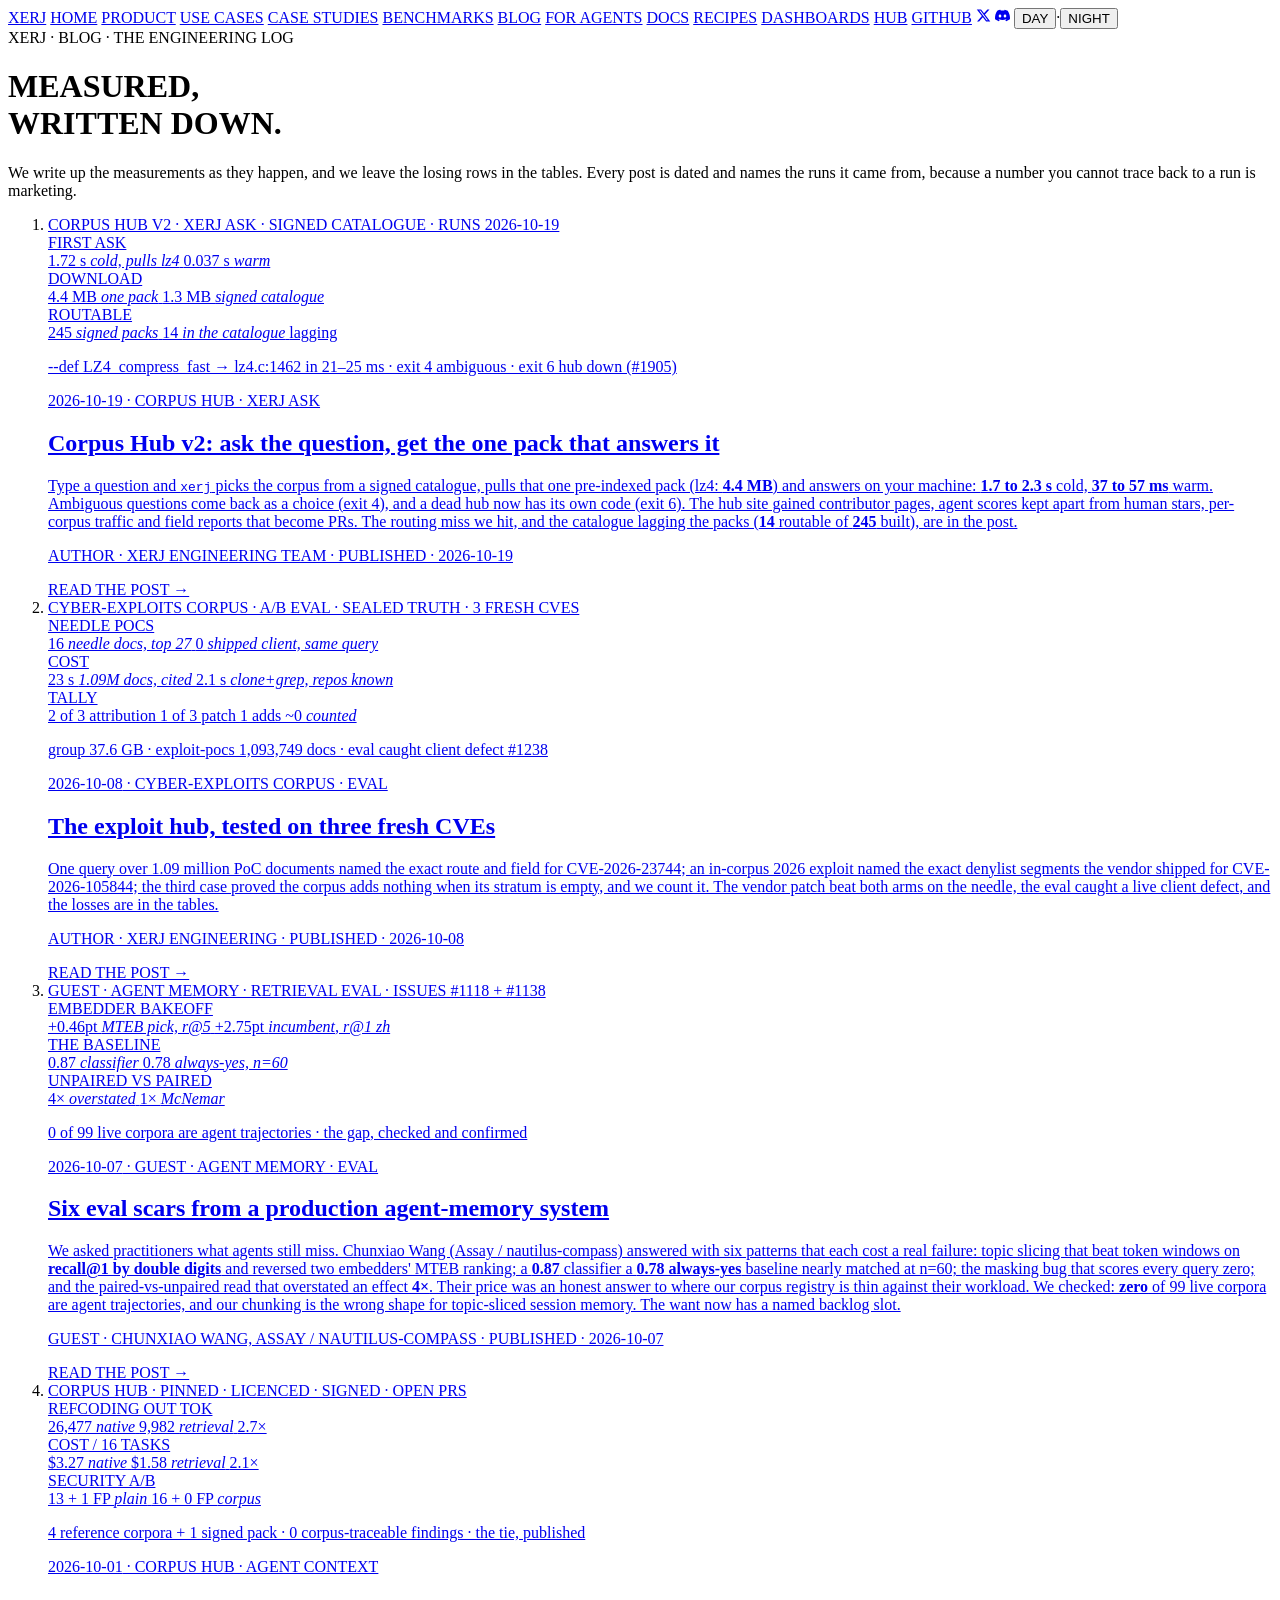
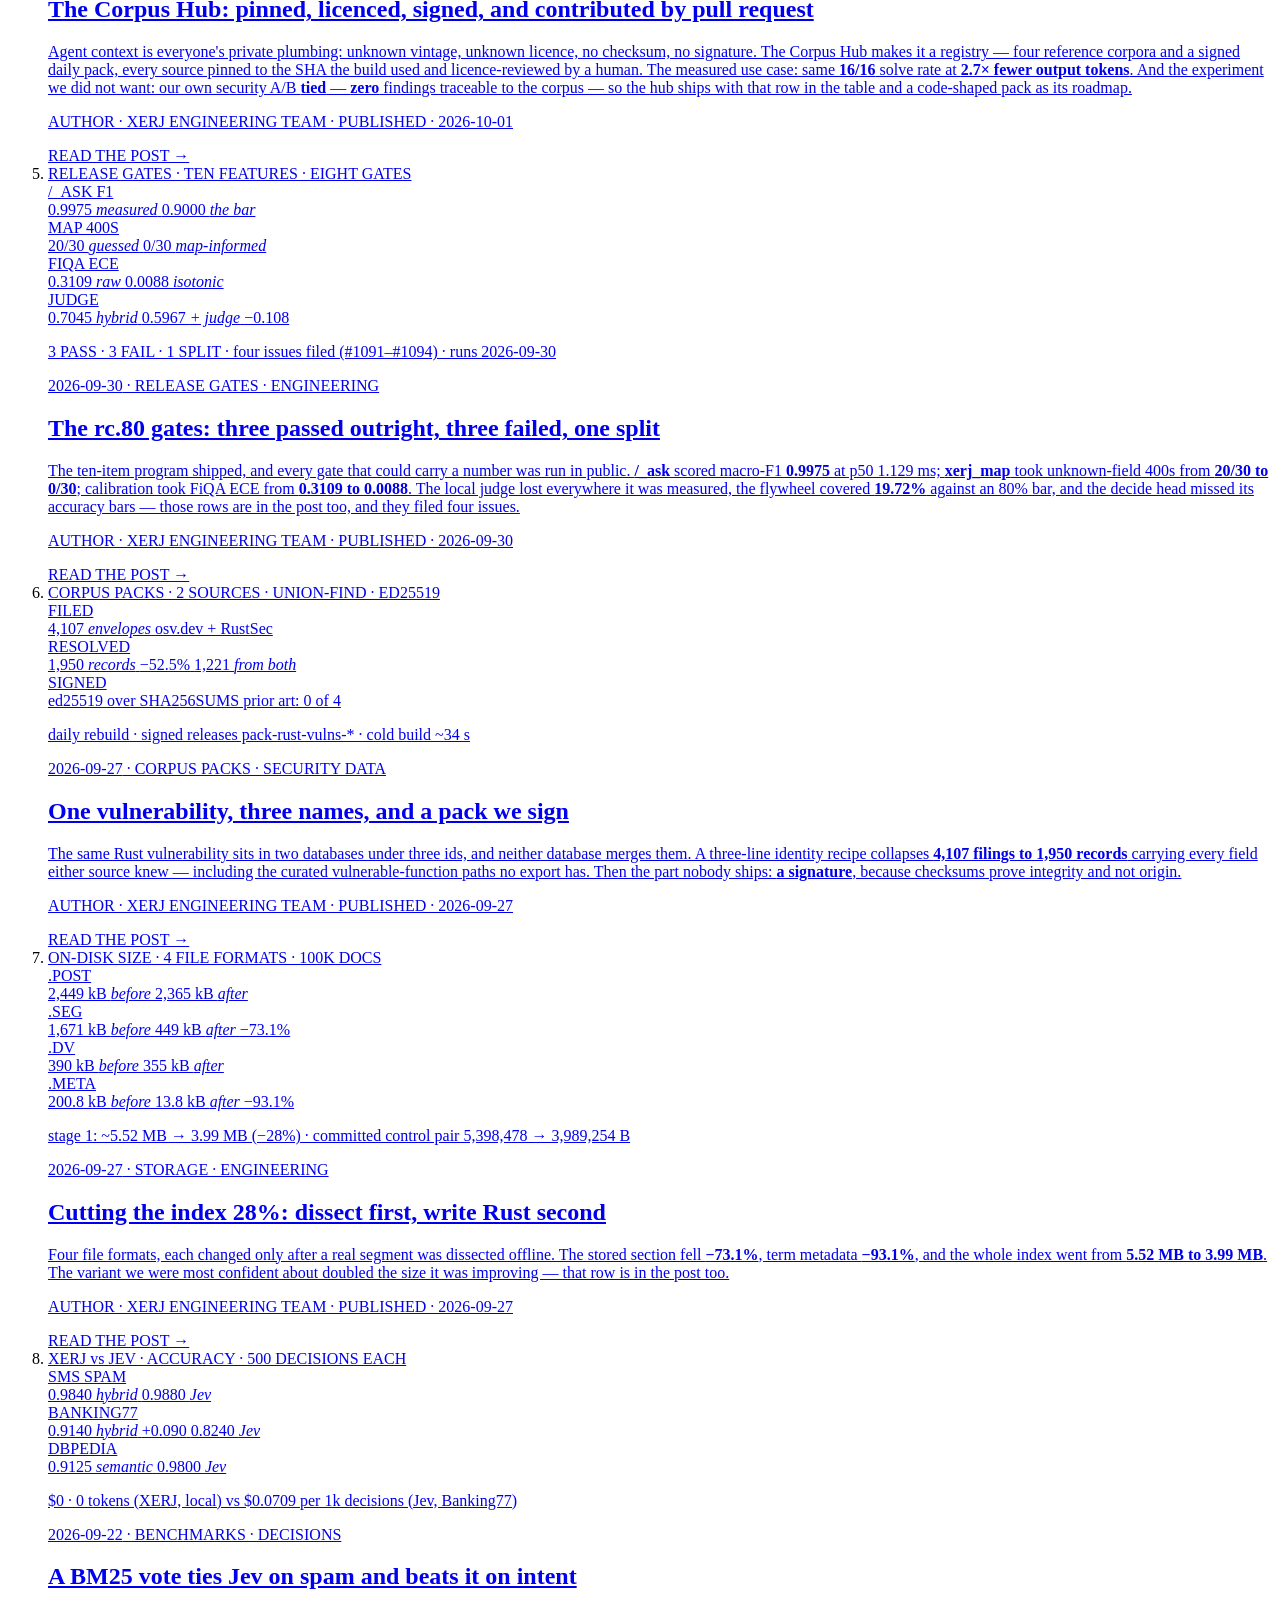
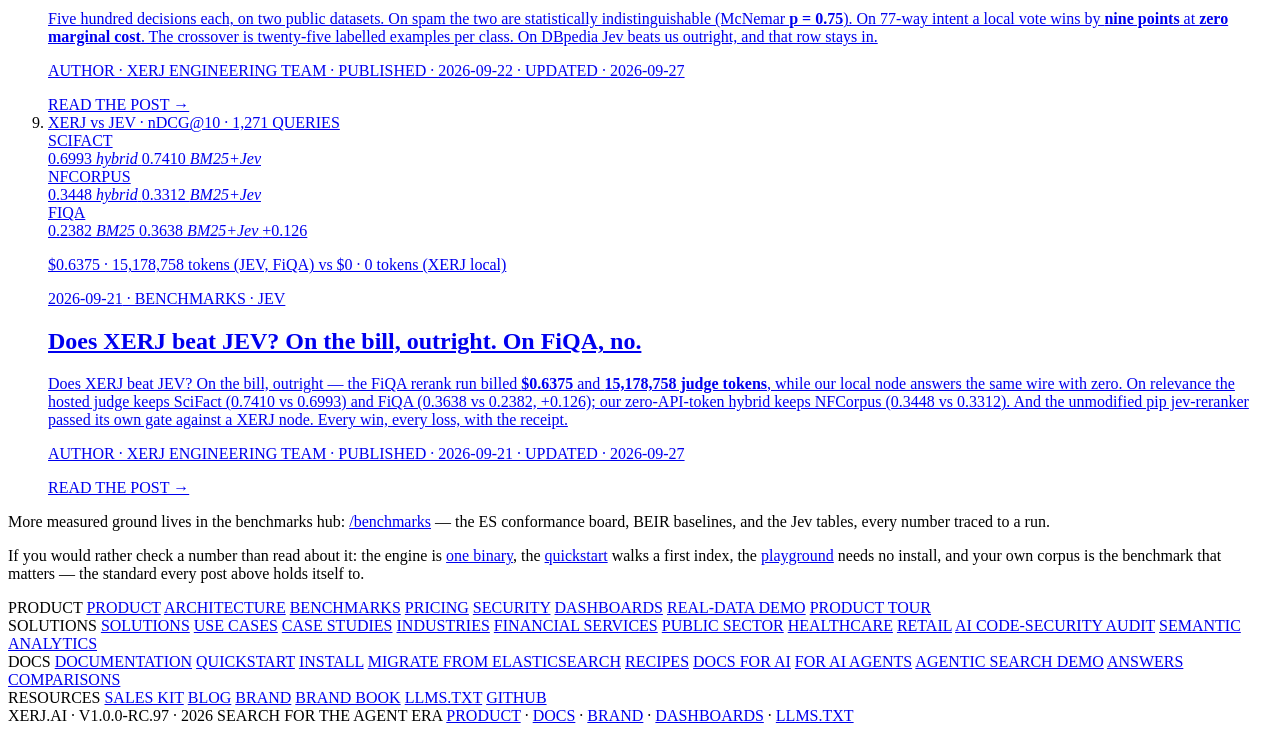
==== landing/blog/index.html @ 09b36135 "blog: Corpus Hub v2 New post landing/blog/corpus-hub-v2.html (xerj ask routing, pre-indexed signed p" ====
<!DOCTYPE html>
<html lang="en" data-theme="day">
<head>
<meta charset="UTF-8">
<meta name="viewport" content="width=device-width, initial-scale=1.0">
<title>XERJ.ai — Blog: the engineering log</title>
<meta name="description" content="Measured results with the losses left in: Corpus Hub v2 and xerj ask, the exploit hub tested on three fresh CVEs, guest eval scars from a production agent-memory system, the Corpus Hub launch, the rc.80 gates post, the Jev decisions study, the JEV rerank verdict, the storage formats that cut the index 28%, and the signed rust-vulns corpus pack.">
<link rel="preconnect" href="https://fonts.googleapis.com">
<link rel="preconnect" href="https://fonts.gstatic.com" crossorigin>
<link href="https://fonts.googleapis.com/css2?family=Big+Shoulders+Display:wght@400;700;800;900&family=Inter:wght@400;500;600;700&family=IBM+Plex+Sans:wght@400;500;600;700&family=JetBrains+Mono:wght@400;500;700&display=swap" rel="stylesheet">
<link rel="icon" href="data:image/svg+xml,<svg xmlns='http://www.w3.org/2000/svg' viewBox='0 0 100 100'><rect width='100' height='100' fill='%230b0b0d'/><text x='50' y='68' font-size='60' font-family='Big Shoulders Display,sans-serif' font-weight='900' fill='%23ffc400' text-anchor='middle'>X</text></svg>">
<link rel="stylesheet" href="/style.css?v=if9">
<link rel="stylesheet" href="/blog.css?v=1">
<!-- seo:begin — generated by scripts/seo/fix_heads.py · do not hand-edit -->
<link rel="canonical" href="https://xerj.org/blog/">
<meta property="og:site_name" content="XERJ.ai">
<meta property="og:type" content="website">
<meta property="og:title" content="XERJ.ai — Blog: the engineering log">
<meta property="og:description" content="Measured results with the losses left in: Corpus Hub v2 and xerj ask, the exploit hub tested on three fresh CVEs, guest eval scars from a production agent-memory system, the Corpus Hub launch, the rc.80 gates post, the Jev decisions study, the JEV rerank verdict, the storage formats that cut the index 28%, and the signed rust-vulns corpus pack.">
<meta property="og:url" content="https://xerj.org/blog/">
<meta property="og:image" content="https://xerj.org/og/xerj-card.png">
<meta property="og:image:width" content="1200">
<meta property="og:image:height" content="630">
<meta property="og:image:alt" content="XERJ.ai — the search engine built for AI agents">
<meta property="og:locale" content="en_US">
<meta name="twitter:card" content="summary_large_image">
<meta name="twitter:title" content="XERJ.ai — Blog: the engineering log">
<meta name="twitter:description" content="Measured results with the losses left in: Corpus Hub v2 and xerj ask, the exploit hub tested on three fresh CVEs, guest eval scars from a production agent-memory system, the Corpus Hub launch, the rc.80 gates post, the Jev decisions study, the JEV rerank verdict, the storage formats that cut the index 28%, and the signed rust-vulns corpus pack.">
<meta name="twitter:image" content="https://xerj.org/og/xerj-card.png">
<script type="application/ld+json">
{
  "@context": "https://schema.org",
  "@type": "Organization",
  "@id": "https://xerj.org/#organization",
  "name": "XERJ",
  "alternateName": "XERJ.ai",
  "url": "https://xerj.org/",
  "logo": "https://xerj.org/brandbook/xerj-mark.svg",
  "sameAs": [
    "https://github.com/xerj-org/xerj"
  ]
}
</script>
<script type="application/ld+json">
{
  "@context": "https://schema.org",
  "@type": "WebSite",
  "@id": "https://xerj.org/#website",
  "name": "XERJ.ai",
  "url": "https://xerj.org/",
  "inLanguage": "en",
  "publisher": {
    "@id": "https://xerj.org/#organization"
  }
}
</script>
<script type="application/ld+json">
{
  "@context": "https://schema.org",
  "@type": "CollectionPage",
  "name": "XERJ.ai — Blog: the engineering log",
  "description": "Measured results with the losses left in: Corpus Hub v2 and xerj ask, the exploit hub tested on three fresh CVEs, guest eval scars from a production agent-memory system, the Corpus Hub launch, the rc.80 gates post, the Jev decisions study, the JEV rerank verdict, the storage formats that cut the index 28%, and the signed rust-vulns corpus pack.",
  "url": "https://xerj.org/blog/",
  "image": "https://xerj.org/og/xerj-card.png",
  "inLanguage": "en",
  "dateModified": "2026-09-30",
  "isPartOf": {
    "@id": "https://xerj.org/#website"
  },
  "mainEntityOfPage": {
    "@type": "WebPage",
    "@id": "https://xerj.org/blog/"
  }
}
</script>
<script type="application/ld+json">
{
  "@context": "https://schema.org",
  "@type": "BreadcrumbList",
  "itemListElement": [
    {
      "@type": "ListItem",
      "position": 1,
      "name": "Home",
      "item": "https://xerj.org/"
    },
    {
      "@type": "ListItem",
      "position": 2,
      "name": "Blog"
    }
  ]
}
</script>
<!-- seo:end -->
</head>
<body>

<nav class="nav" aria-label="Primary">
  <a href="/" class="brand">XERJ</a>
  <a href="/">HOME</a>
  <a href="/product">PRODUCT</a>
  <span class="nav-drop"><a href="/use-cases">USE CASES</a></span>
  <a href="/case-studies">CASE STUDIES</a>
  <a href="/benchmarks/">BENCHMARKS</a>
  <a href="/blog/" class="active">BLOG</a>
  <span class="spacer"></span>
  <a href="/for-agents">FOR AGENTS</a>
  <a href="/docs/">DOCS</a>
  <a href="/docs/recipes/">RECIPES</a>
  <a href="/playground">DASHBOARDS</a>
  <a href="https://hub.xerj.org" rel="external">HUB</a>
  <a href="https://github.com/xerj-org/xerj" rel="external">GITHUB</a>
  <a href="https://x.com/xerj_org" rel="external" title="XERJ on X" style="display:inline-flex;align-items:center"><svg width="15" height="15" viewBox="0 0 24 24" fill="currentColor" aria-hidden="true"><path d="M18.244 2.25h3.308l-7.227 8.26 8.502 11.24H16.17l-5.214-6.817L4.99 21.75H1.68l7.73-8.835L1.254 2.25H8.08l4.713 6.231zm-1.161 17.52h1.833L7.084 4.126H5.117z"/></svg></a>
  <a href="https://discord.com/invite/yetXFusXfs" rel="external" title="XERJ on Discord" style="display:inline-flex;align-items:center"><svg width="15" height="15" viewBox="0 0 24 24" fill="currentColor" aria-hidden="true"><path d="M20.317 4.37a19.79 19.79 0 00-4.885-1.515.074.074 0 00-.079.037c-.21.375-.444.864-.608 1.25a18.27 18.27 0 00-5.487 0 12.64 12.64 0 00-.617-1.25.077.077 0 00-.079-.037A19.74 19.74 0 003.677 4.37a.07.07 0 00-.032.027C.533 9.046-.32 13.58.099 18.057a.082.082 0 00.031.057 19.9 19.9 0 005.993 3.03.078.078 0 00.084-.028c.462-.63.874-1.295 1.226-1.994a.076.076 0 00-.041-.106 13.1 13.1 0 01-1.872-.892.077.077 0 01-.008-.128 10.2 10.2 0 00.372-.292.074.074 0 01.077-.01c3.928 1.793 8.18 1.793 12.062 0a.074.074 0 01.078.01c.12.098.246.198.373.292a.077.077 0 01-.006.127 12.3 12.3 0 01-1.873.892.077.077 0 00-.041.107c.36.698.772 1.362 1.225 1.993a.076.076 0 00.084.028 19.84 19.84 0 006.002-3.03.077.077 0 00.032-.054c.5-5.177-.838-9.674-3.549-13.66a.061.061 0 00-.031-.03zM8.02 15.33c-1.183 0-2.157-1.085-2.157-2.419 0-1.333.956-2.419 2.157-2.419 1.21 0 2.176 1.096 2.157 2.42 0 1.333-.956 2.418-2.157 2.418zm7.975 0c-1.183 0-2.157-1.085-2.157-2.419 0-1.333.955-2.419 2.157-2.419 1.21 0 2.176 1.096 2.157 2.42 0 1.333-.946 2.418-2.157 2.418z"/></svg></a>
  <span class="theme"><button type="button" data-theme="day" class="active">DAY</button><span class="dash">·</span><button type="button" data-theme="night">NIGHT</button></span>
</nav>

<main>
<div class="uc-hero blog-hero">
  <div class="uc-eyebrow">XERJ · BLOG · THE ENGINEERING LOG</div>
  <h1>MEASURED,<br><span class="accent">WRITTEN DOWN.</span></h1>
  <p class="uc-lead">We write up the measurements as they happen, and we leave the losing rows in the
  tables. Every post is dated and names the runs it came from, because a number you cannot trace back to
  a run is marketing.</p>
</div>

<section class="scene-section" style="border-top:0; padding-top:0;">
  <!-- Reverse-chronological by hand while there is one post; new posts PREPEND.
       Move to a generator only past ~10 posts. -->
  <ol class="blog-list">
    <li>
      <a class="bl-card" href="/blog/corpus-hub-v2">
        <!-- Bars share one denominator per row (that row's max). Neutral bar =
             the baseline or the larger set, accent bar = the v2 figure. All
             measured 2026-10-19: cold 1.72 s (fastest of four, range
             1.72-2.27) vs warm 0.037 s (fastest of eleven, range 37-57 ms);
             lz4 pack 4,623,814 B vs catalogue 1,295,555 B; 245 corpora with a
             signed v2 pack vs 14 in the catalogue xerj ask routes over. -->
        <div class="bl-preview" aria-hidden="true">
          <div class="blp-kicker">CORPUS HUB V2 · XERJ ASK · SIGNED CATALOGUE · RUNS 2026-10-19</div>
          <div class="blp-row">
            <div class="blp-ds">FIRST ASK</div>
            <div class="blp-pair">
              <span class="blp-num">1.72 s <i>cold, pulls lz4</i></span><span class="blp-bar b" style="width:100%"></span>
              <span class="blp-num">0.037 s <i>warm</i></span><span class="blp-bar a" style="width:2.2%; min-width:3px"></span>
            </div>
          </div>
          <div class="blp-row">
            <div class="blp-ds">DOWNLOAD</div>
            <div class="blp-pair">
              <span class="blp-num">4.4 MB <i>one pack</i></span><span class="blp-bar a" style="width:100%"></span>
              <span class="blp-num">1.3 MB <i>signed catalogue</i></span><span class="blp-bar b" style="width:28%"></span>
            </div>
          </div>
          <div class="blp-row">
            <div class="blp-ds">ROUTABLE</div>
            <div class="blp-pair">
              <span class="blp-num">245 <i>signed packs</i></span><span class="blp-bar b" style="width:100%"></span>
              <span class="blp-num">14 <i>in the catalogue</i> <span class="blp-chip">lagging</span></span><span class="blp-bar a" style="width:5.7%"></span>
            </div>
          </div>
          <p class="blp-foot">--def LZ4_compress_fast &rarr; lz4.c:1462 in 21&ndash;25 ms · exit 4 ambiguous · exit 6 hub down (#1905)</p>
        </div>
        <div class="bl-meta">
          <p class="bl-date"><time datetime="2026-10-19">2026-10-19</time> · CORPUS HUB · XERJ ASK</p>
          <h2 class="bl-title">Corpus Hub v2: ask the question, get the one pack that answers it</h2>
          <p class="bl-excerpt">Type a question and <code>xerj</code> picks the corpus from a signed
          catalogue, pulls that one pre-indexed pack (lz4: <strong>4.4 MB</strong>) and answers on your
          machine: <strong>1.7 to 2.3 s</strong> cold, <strong>37 to 57 ms</strong> warm. Ambiguous
          questions come back as a choice (exit 4), and a dead hub now has its own code (exit 6). The hub
          site gained contributor pages, agent scores kept apart from human stars, per-corpus traffic and
          field reports that become PRs. The routing miss we hit, and the catalogue lagging the packs
          (<strong>14</strong> routable of <strong>245</strong> built), are in the post.</p>
          <p class="bl-byline">AUTHOR · XERJ ENGINEERING TEAM · PUBLISHED · 2026-10-19</p>
          <span class="bl-read">READ THE POST &rarr;</span>
        </div>
      </a>
    </li>
    <li>
      <a class="bl-card" href="/blog/the-exploit-hub">
        <!-- A/B eval, sealed ground truth: every figure from the run log
             (/root/eval-holdout/EVAL-REPORT.md). Bars share one
             denominator per row; the adds-~0 case is counted, not
             dropped. -->
        <div class="bl-preview" aria-hidden="true">
          <div class="blp-kicker">CYBER-EXPLOITS CORPUS · A/B EVAL · SEALED TRUTH · 3 FRESH CVES</div>
          <div class="blp-row">
            <div class="blp-ds">NEEDLE POCS</div>
            <div class="blp-pair">
              <span class="blp-num">16 <i>needle docs, top 27</i></span><span class="blp-bar a" style="width:59.3%"></span>
              <span class="blp-num">0 <i>shipped client, same query</i></span><span class="blp-bar b" style="width:1%"></span>
            </div>
          </div>
          <div class="blp-row">
            <div class="blp-ds">COST</div>
            <div class="blp-pair">
              <span class="blp-num">23 s <i>1.09M docs, cited</i></span><span class="blp-bar a" style="width:100%"></span>
              <span class="blp-num">2.1 s <i>clone+grep, repos known</i></span><span class="blp-bar b" style="width:9.1%"></span>
            </div>
          </div>
          <div class="blp-row">
            <div class="blp-ds">TALLY</div>
            <div class="blp-pair">
              <span class="blp-num">2 of 3 attribution <span class="blp-chip">1 of 3 patch</span></span><span class="blp-bar a" style="width:66.7%"></span>
              <span class="blp-num">1 adds ~0 <i>counted</i></span><span class="blp-bar b" style="width:33.3%"></span>
            </div>
          </div>
          <p class="blp-foot">group 37.6 GB · exploit-pocs 1,093,749 docs · eval caught client defect #1238</p>
        </div>
        <div class="bl-meta">
          <p class="bl-date"><time datetime="2026-10-08">2026-10-08</time> · CYBER-EXPLOITS CORPUS · EVAL</p>
          <h2 class="bl-title">The exploit hub, tested on three fresh CVEs</h2>
          <p class="bl-excerpt">One query over 1.09 million PoC documents named the exact route and field for CVE-2026-23744; an in-corpus 2026 exploit named the exact denylist segments the vendor shipped for CVE-2026-105844; the third case proved the corpus adds nothing when its stratum is empty, and we count it. The vendor patch beat both arms on the needle, the eval caught a live client defect, and the losses are in the tables.</p>
          <p class="bl-byline">AUTHOR · XERJ ENGINEERING · PUBLISHED · 2026-10-08</p>
          <span class="bl-read">READ THE POST &rarr;</span>
        </div>
      </a>
    </li>
    <li>
      <a class="bl-card" href="/blog/eval-scars-from-agent-memory">
        <!-- Guest post: every figure is Chunxiao Wang's, from issues
             #1118/#1138; the only XERJ-side number is the §05 registry
             count (0 of 99 live + 0 of 132 backlog, validate_hub.py
             2026-10-07). Bars share one denominator per row. -->
        <div class="bl-preview" aria-hidden="true">
          <div class="blp-kicker">GUEST · AGENT MEMORY · RETRIEVAL EVAL · ISSUES #1118 + #1138</div>
          <div class="blp-row">
            <div class="blp-ds">EMBEDDER BAKEOFF</div>
            <div class="blp-pair">
              <span class="blp-num">+0.46pt <i>MTEB pick, r@5</i></span><span class="blp-bar b" style="width:14.4%"></span>
              <span class="blp-num">+2.75pt <i>incumbent, r@1 zh</i></span><span class="blp-bar a" style="width:85.7%"></span>
            </div>
          </div>
          <div class="blp-row">
            <div class="blp-ds">THE BASELINE</div>
            <div class="blp-pair">
              <span class="blp-num">0.87 <i>classifier</i></span><span class="blp-bar a" style="width:100%"></span>
              <span class="blp-num">0.78 <i>always-yes, n=60</i></span><span class="blp-bar b" style="width:89.7%"></span>
            </div>
          </div>
          <div class="blp-row">
            <div class="blp-ds">UNPAIRED VS PAIRED</div>
            <div class="blp-pair">
              <span class="blp-num">4&times; <i>overstated</i></span><span class="blp-bar b" style="width:100%"></span>
              <span class="blp-num">1&times; <i>McNemar</i></span><span class="blp-bar a" style="width:25%"></span>
            </div>
          </div>
          <p class="blp-foot">0 of 99 live corpora are agent trajectories · the gap, checked and confirmed</p>
        </div>
        <div class="bl-meta">
          <p class="bl-date"><time datetime="2026-10-07">2026-10-07</time> · GUEST · AGENT MEMORY · EVAL</p>
          <h2 class="bl-title">Six eval scars from a production agent-memory system</h2>
          <p class="bl-excerpt">We asked practitioners what agents still miss. Chunxiao Wang (Assay /
          nautilus-compass) answered with six patterns that each cost a real failure: topic slicing that beat
          token windows on <strong>recall@1 by double digits</strong> and reversed two embedders' MTEB ranking;
          a <strong>0.87</strong> classifier a <strong>0.78 always-yes</strong> baseline nearly matched at n=60;
          the masking bug that scores every query zero; and the paired-vs-unpaired read that overstated an
          effect <strong>4&times;</strong>. Their price was an honest answer to where our corpus registry is
          thin against their workload. We checked: <strong>zero</strong> of 99 live corpora are agent
          trajectories, and our chunking is the wrong shape for topic-sliced session memory. The want now has
          a named backlog slot.</p>
          <p class="bl-byline">GUEST · CHUNXIAO WANG, ASSAY / NAUTILUS-COMPASS · PUBLISHED · 2026-10-07</p>
          <span class="bl-read">READ THE POST &rarr;</span>
        </div>
      </a>
    </li>
    <li>
      <a class="bl-card" href="/blog/the-corpus-hub">
        <!-- Bars share one denominator per row (that row's max). Neutral bar =
             the plain arm / native baseline, accent bar = the corpus arm.
             Figures verbatim from the post and its sources: reference-coding
             case study 26,477 vs 9,982 median output tokens / $3.27 vs $1.58;
             A/B audit 13 vs 16 dynamically confirmed, 1 FP vs 0, and the row
             that decided the verdict — 0 findings traceable to the corpus. -->
        <div class="bl-preview" aria-hidden="true">
          <div class="blp-kicker">CORPUS HUB · PINNED · LICENCED · SIGNED · OPEN PRS</div>
          <div class="blp-row">
            <div class="blp-ds">REFCODING OUT TOK</div>
            <div class="blp-pair">
              <span class="blp-num">26,477 <i>native</i></span><span class="blp-bar b" style="width:100%"></span>
              <span class="blp-num">9,982 <i>retrieval</i> <span class="blp-chip">2.7&times;</span></span><span class="blp-bar a" style="width:37.7%"></span>
            </div>
          </div>
          <div class="blp-row">
            <div class="blp-ds">COST / 16 TASKS</div>
            <div class="blp-pair">
              <span class="blp-num">$3.27 <i>native</i></span><span class="blp-bar b" style="width:100%"></span>
              <span class="blp-num">$1.58 <i>retrieval</i> <span class="blp-chip">2.1&times;</span></span><span class="blp-bar a" style="width:48.3%"></span>
            </div>
          </div>
          <div class="blp-row">
            <div class="blp-ds">SECURITY A/B</div>
            <div class="blp-pair">
              <span class="blp-num">13 + 1 FP <i>plain</i></span><span class="blp-bar b" style="width:81%"></span>
              <span class="blp-num">16 + 0 FP <i>corpus</i></span><span class="blp-bar a" style="width:100%"></span>
            </div>
          </div>
          <p class="blp-foot">4 reference corpora + 1 signed pack · 0 corpus-traceable findings · the tie, published</p>
        </div>
        <div class="bl-meta">
          <p class="bl-date"><time datetime="2026-10-01">2026-10-01</time> · CORPUS HUB · AGENT CONTEXT</p>
          <h2 class="bl-title">The Corpus Hub: pinned, licenced, signed, and contributed by pull request</h2>
          <p class="bl-excerpt">Agent context is everyone's private plumbing: unknown vintage, unknown
          licence, no checksum, no signature. The Corpus Hub makes it a registry — four reference
          corpora and a signed daily pack, every source pinned to the SHA the build used and
          licence-reviewed by a human. The measured use case: same <strong>16/16</strong> solve rate at
          <strong>2.7&times; fewer output tokens</strong>. And the experiment we did not want: our own
          security A/B <strong>tied</strong> — <strong>zero</strong> findings traceable to the corpus &mdash;
          so the hub ships with that row in the table and a code-shaped pack as its roadmap.</p>
          <p class="bl-byline">AUTHOR · XERJ ENGINEERING TEAM · PUBLISHED · 2026-10-01</p>
          <span class="bl-read">READ THE POST &rarr;</span>
        </div>
      </a>
    </li>
    <li>
      <a class="bl-card" href="/blog/the-rc80-gates">
        <!-- Bar widths are normalized WITHIN each row against that row's own
             max (the card mixes units — F1, a count, an ECE — so one global
             denominator would be meaningless). Neutral bar = the bar or the
             before, accent bar = the measured value, verbatim from the post:
             /_ask 0.9975 vs bar 0.9 · map 400s 20/30 -> 0/30 · ECE 0.3109
             raw -> 0.0088 isotonic · judge SciFact 0.7045 -> 0.5967 (the row
             we lose, kept in). -->
        <div class="bl-preview" aria-hidden="true">
          <div class="blp-kicker">RELEASE GATES · TEN FEATURES · EIGHT GATES</div>
          <div class="blp-row">
            <div class="blp-ds">/_ASK F1</div>
            <div class="blp-pair">
              <span class="blp-num">0.9975 <i>measured</i></span><span class="blp-bar a" style="width:100%"></span>
              <span class="blp-num b">0.9000 <i>the bar</i></span><span class="blp-bar b" style="width:90%"></span>
            </div>
          </div>
          <div class="blp-row">
            <div class="blp-ds">MAP 400S</div>
            <div class="blp-pair">
              <span class="blp-num">20/30 <i>guessed</i></span><span class="blp-bar b" style="width:100%"></span>
              <span class="blp-num">0/30 <i>map-informed</i></span><span class="blp-bar a" style="width:2%; min-width:3px"></span>
            </div>
          </div>
          <div class="blp-row">
            <div class="blp-ds">FIQA ECE</div>
            <div class="blp-pair">
              <span class="blp-num">0.3109 <i>raw</i></span><span class="blp-bar b" style="width:100%"></span>
              <span class="blp-num">0.0088 <i>isotonic</i></span><span class="blp-bar a" style="width:2.8%"></span>
            </div>
          </div>
          <div class="blp-row">
            <div class="blp-ds">JUDGE</div>
            <div class="blp-pair">
              <span class="blp-num">0.7045 <i>hybrid</i></span><span class="blp-bar a" style="width:100%"></span>
              <span class="blp-num b">0.5967 <i>+ judge</i> <span class="blp-chip">&minus;0.108</span></span><span class="blp-bar b" style="width:84.7%"></span>
            </div>
          </div>
          <p class="blp-foot">3 PASS · 3 FAIL · 1 SPLIT · four issues filed (#1091&ndash;#1094) · runs 2026-09-30</p>
        </div>
        <div class="bl-meta">
          <p class="bl-date"><time datetime="2026-09-30">2026-09-30</time> · RELEASE GATES · ENGINEERING</p>
          <h2 class="bl-title">The rc.80 gates: three passed outright, three failed, one split</h2>
          <p class="bl-excerpt">The ten-item program shipped, and every gate that could carry a number was run in
          public. <strong>/_ask</strong> scored macro-F1 <strong>0.9975</strong> at p50 1.129 ms;
          <strong>xerj_map</strong> took unknown-field 400s from <strong>20/30 to 0/30</strong>; calibration took
          FiQA ECE from <strong>0.3109 to 0.0088</strong>. The local judge lost everywhere it was measured, the
          flywheel covered <strong>19.72%</strong> against an 80% bar, and the decide head missed its accuracy
          bars &mdash; those rows are in the post too, and they filed four issues.</p>
          <p class="bl-byline">AUTHOR · XERJ ENGINEERING TEAM · PUBLISHED · 2026-09-30</p>
          <span class="bl-read">READ THE POST &rarr;</span>
        </div>
      </a>
    </li>
    <li>
      <a class="bl-card" href="/blog/one-vulnerability-three-names">
        <!-- Bar widths share ONE denominator, 4,107 envelopes (the max across
             all rows), so lengths compare across rows. Neutral bar = what the
             two sources filed, accent bar = what identity resolution made of
             it. Figures verbatim from the post: 4,107 envelopes → 1,950
             records, 1,221 of them merged from both sources. -->
        <div class="bl-preview" aria-hidden="true">
          <div class="blp-kicker">CORPUS PACKS · 2 SOURCES · UNION-FIND · ED25519</div>
          <div class="blp-row">
            <div class="blp-ds">FILED</div>
            <div class="blp-pair">
              <span class="blp-num">4,107 <i>envelopes</i></span><span class="blp-bar b" style="width:100%"></span>
              <span class="blp-num">osv.dev + RustSec</span><span class="blp-bar b" style="width:100%"></span>
            </div>
          </div>
          <div class="blp-row">
            <div class="blp-ds">RESOLVED</div>
            <div class="blp-pair">
              <span class="blp-num">1,950 <i>records</i> <span class="blp-chip">&minus;52.5%</span></span><span class="blp-bar a" style="width:47.5%"></span>
              <span class="blp-num">1,221 <i>from both</i></span><span class="blp-bar a" style="width:29.7%"></span>
            </div>
          </div>
          <div class="blp-row">
            <div class="blp-ds">SIGNED</div>
            <div class="blp-pair">
              <span class="blp-num">ed25519 over SHA256SUMS <span class="blp-chip">prior art: 0 of 4</span></span><span class="blp-bar a" style="width:100%"></span>
            </div>
          </div>
          <p class="blp-foot">daily rebuild · signed releases pack-rust-vulns-* · cold build ~34 s</p>
        </div>
        <div class="bl-meta">
          <p class="bl-date"><time datetime="2026-09-27">2026-09-27</time> · CORPUS PACKS · SECURITY DATA</p>
          <h2 class="bl-title">One vulnerability, three names, and a pack we sign</h2>
          <p class="bl-excerpt">The same Rust vulnerability sits in two databases under three ids, and
          neither database merges them. A three-line identity recipe collapses
          <strong>4,107 filings to 1,950 records</strong> carrying every field either source knew
          &mdash; including the curated vulnerable-function paths no export has. Then the part
          nobody ships: <strong>a signature</strong>, because checksums prove integrity and not
          origin.</p>
          <p class="bl-byline">AUTHOR · XERJ ENGINEERING TEAM · PUBLISHED · 2026-09-27</p>
          <span class="bl-read">READ THE POST &rarr;</span>
        </div>
      </a>
    </li>
    <li>
      <a class="bl-card" href="/blog/cutting-the-index-28-percent">
        <!-- Bar widths share ONE denominator, 2,449 kB (the max across all rows,
             .post before), so lengths compare across rows. Neutral bar = the
             stage-0 baseline, accent bar = after that family's format change.
             Figures verbatim from the post: .post 2,449/2,365 kB · .seg
             1,671/449 kB · .dv 390/355 kB · .meta 200.8/13.8 kB (the 2 px
             sliver is the real ratio). -->
        <div class="bl-preview" aria-hidden="true">
          <div class="blp-kicker">ON-DISK SIZE · 4 FILE FORMATS · 100K DOCS</div>
          <div class="blp-row">
            <div class="blp-ds">.POST</div>
            <div class="blp-pair">
              <span class="blp-num">2,449 kB <i>before</i></span><span class="blp-bar b" style="width:100%"></span>
              <span class="blp-num">2,365 kB <i>after</i></span><span class="blp-bar a" style="width:96.6%"></span>
            </div>
          </div>
          <div class="blp-row">
            <div class="blp-ds">.SEG</div>
            <div class="blp-pair">
              <span class="blp-num">1,671 kB <i>before</i></span><span class="blp-bar b" style="width:68.2%"></span>
              <span class="blp-num">449 kB <i>after</i> <span class="blp-chip">&minus;73.1%</span></span><span class="blp-bar a" style="width:18.3%"></span>
            </div>
          </div>
          <div class="blp-row">
            <div class="blp-ds">.DV</div>
            <div class="blp-pair">
              <span class="blp-num">390 kB <i>before</i></span><span class="blp-bar b" style="width:15.9%"></span>
              <span class="blp-num">355 kB <i>after</i></span><span class="blp-bar a" style="width:14.5%"></span>
            </div>
          </div>
          <div class="blp-row">
            <div class="blp-ds">.META</div>
            <div class="blp-pair">
              <span class="blp-num">200.8 kB <i>before</i></span><span class="blp-bar b" style="width:8.2%"></span>
              <span class="blp-num">13.8 kB <i>after</i> <span class="blp-chip">&minus;93.1%</span></span><span class="blp-bar a" style="width:0.6%"></span>
            </div>
          </div>
          <p class="blp-foot">stage 1: ~5.52 MB &rarr; 3.99 MB (&minus;28%) · committed control pair 5,398,478 &rarr; 3,989,254 B</p>
        </div>
        <div class="bl-meta">
          <p class="bl-date"><time datetime="2026-09-27">2026-09-27</time> · STORAGE · ENGINEERING</p>
          <h2 class="bl-title">Cutting the index 28%: dissect first, write Rust second</h2>
          <p class="bl-excerpt">Four file formats, each changed only after a real segment was dissected offline.
          The stored section fell <strong>&minus;73.1%</strong>, term metadata <strong>&minus;93.1%</strong>, and
          the whole index went from <strong>5.52 MB to 3.99 MB</strong>. The variant we were most confident
          about doubled the size it was improving &mdash; that row is in the post too.</p>
          <p class="bl-byline">AUTHOR · XERJ ENGINEERING TEAM · PUBLISHED · 2026-09-27</p>
          <span class="bl-read">READ THE POST &rarr;</span>
        </div>
      </a>
    </li>
    <li>
      <a class="bl-card" href="/blog/jev-vs-a-bm25-vote">
        <!-- Bar widths share ONE denominator, 0.9880 (the max across all rows),
             so lengths compare across rows. Figures verbatim from the post:
             SMS 0.9840 hybrid / 0.9880 Jev · B77 0.9140 hybrid / 0.8240 Jev ·
             DBpedia 0.9125 semantic / 0.9800 Jev (the row we lose). -->
        <div class="bl-preview" aria-hidden="true">
          <div class="blp-kicker">XERJ vs JEV · ACCURACY · 500 DECISIONS EACH</div>
          <div class="blp-row">
            <div class="blp-ds">SMS SPAM</div>
            <div class="blp-pair">
              <span class="blp-num">0.9840 <i>hybrid</i></span><span class="blp-bar a" style="width:99.6%"></span>
              <span class="blp-num b">0.9880 <i>Jev</i></span><span class="blp-bar b" style="width:100%"></span>
            </div>
          </div>
          <div class="blp-row">
            <div class="blp-ds">BANKING77</div>
            <div class="blp-pair">
              <span class="blp-num">0.9140 <i>hybrid</i> <span class="blp-chip">+0.090</span></span><span class="blp-bar a" style="width:92.5%"></span>
              <span class="blp-num b">0.8240 <i>Jev</i></span><span class="blp-bar b" style="width:83.4%"></span>
            </div>
          </div>
          <div class="blp-row">
            <div class="blp-ds">DBPEDIA</div>
            <div class="blp-pair">
              <span class="blp-num">0.9125 <i>semantic</i></span><span class="blp-bar a" style="width:92.4%"></span>
              <span class="blp-num b">0.9800 <i>Jev</i></span><span class="blp-bar b" style="width:99.2%"></span>
            </div>
          </div>
          <p class="blp-foot">$0 · 0 tokens (XERJ, local) vs $0.0709 per 1k decisions (Jev, Banking77)</p>
        </div>
        <div class="bl-meta">
          <p class="bl-date"><time datetime="2026-09-22">2026-09-22</time> · BENCHMARKS · DECISIONS</p>
          <h2 class="bl-title">A BM25 vote ties Jev on spam and beats it on intent</h2>
          <p class="bl-excerpt">Five hundred decisions each, on two public datasets. On spam the two are
          statistically indistinguishable (McNemar <strong>p = 0.75</strong>). On 77-way intent a local
          vote wins by <strong>nine points</strong> at <strong>zero marginal cost</strong>. The crossover
          is twenty-five labelled examples per class. On DBpedia Jev beats us outright, and that row
          stays in.</p>
          <p class="bl-byline">AUTHOR · XERJ ENGINEERING TEAM · PUBLISHED · 2026-09-22 · UPDATED · 2026-09-27</p>
          <span class="bl-read">READ THE POST →</span>
        </div>
      </a>
    </li>
    <li>
      <a class="bl-card" href="/blog/does-xerj-beat-jev">
        <!-- Preview bar widths are normalized against ONE global denominator,
             0.7410 (the max across all rows), so lengths are comparable ACROSS
             rows — the same convention as the og card and the homepage banner.
             SciFact 0.6993/0.7410 · NFCorpus 0.3448/0.3312 · FiQA 0.2382/0.3638.
             Arm suffixes name which arm each number is, verbatim from the post:
             XERJ side hybrid on SciFact/NFCorpus, BM25 on FiQA (hybrid not run);
             Jev side is BM25 top-30 + Jev throughout. The og raster stays clean. -->
        <div class="bl-preview" aria-hidden="true">
          <div class="blp-kicker">XERJ vs JEV · nDCG@10 · 1,271 QUERIES</div>
          <div class="blp-row">
            <div class="blp-ds">SCIFACT</div>
            <div class="blp-pair">
              <span class="blp-num">0.6993 <i>hybrid</i></span><span class="blp-bar a" style="width:94.4%"></span>
              <span class="blp-num b">0.7410 <i>BM25+Jev</i></span><span class="blp-bar b" style="width:100%"></span>
            </div>
          </div>
          <div class="blp-row">
            <div class="blp-ds">NFCORPUS</div>
            <div class="blp-pair">
              <span class="blp-num">0.3448 <i>hybrid</i></span><span class="blp-bar a" style="width:46.5%"></span>
              <span class="blp-num b">0.3312 <i>BM25+Jev</i></span><span class="blp-bar b" style="width:44.7%"></span>
            </div>
          </div>
          <div class="blp-row">
            <div class="blp-ds">FIQA</div>
            <div class="blp-pair">
              <span class="blp-num">0.2382 <i>BM25</i></span><span class="blp-bar a" style="width:32.1%"></span>
              <span class="blp-num b">0.3638 <i>BM25+Jev</i> <span class="blp-chip">+0.126</span></span><span class="blp-bar b" style="width:49.1%"></span>
            </div>
          </div>
          <p class="blp-foot">$0.6375 · 15,178,758 tokens (JEV, FiQA) vs $0 · 0 tokens (XERJ local)</p>
        </div>
        <div class="bl-meta">
          <p class="bl-date"><time datetime="2026-09-21">2026-09-21</time> · BENCHMARKS · JEV</p>
          <h2 class="bl-title">Does XERJ beat JEV? On the bill, outright. On FiQA, no.</h2>
          <p class="bl-excerpt">Does XERJ beat JEV? On the bill, outright — the FiQA rerank run billed <strong>$0.6375</strong> and <strong>15,178,758 judge tokens</strong>, while our local node answers the same wire with zero. On relevance the hosted judge keeps SciFact (0.7410 vs 0.6993) and FiQA (0.3638 vs 0.2382, +0.126); our zero-API-token hybrid keeps NFCorpus (0.3448 vs 0.3312). And the unmodified pip jev-reranker passed its own gate against a XERJ node. Every win, every loss, with the receipt.</p>
          <p class="bl-byline">AUTHOR · XERJ ENGINEERING TEAM · PUBLISHED · 2026-09-21 · UPDATED · 2026-09-27</p>
          <span class="bl-read">READ THE POST →</span>
        </div>
      </a>
    </li>
  </ol>

  <p class="blog-archive">More measured ground lives in the benchmarks hub: <a href="/benchmarks/">/benchmarks</a> — the ES conformance board, BEIR baselines, and the Jev tables, every number traced to a run.</p>

  <p class="blog-archive">If you would rather check a number than read about it: the engine is
  <a href="/docs/install">one binary</a>, the <a href="/docs/quickstart">quickstart</a> walks a
  first index, the <a href="/playground">playground</a> needs no install, and your own corpus is
  the benchmark that matters &mdash; the standard every post above holds itself to.</p>
</section>

</main>

<!-- seo:footer-begin — generated by scripts/seo/fix_links.py · do not hand-edit -->
<nav class="footer-map" aria-label="Site map">
  <div class="fm-col">
    <span class="fm-h">PRODUCT</span>
    <a href="/product">PRODUCT</a>
    <a href="/architecture/">ARCHITECTURE</a>
    <a href="/benchmarks/">BENCHMARKS</a>
    <a href="/pricing/">PRICING</a>
    <a href="/security/">SECURITY</a>
    <a href="/playground">DASHBOARDS</a>
    <a href="/demo/">REAL-DATA DEMO</a>
    <a href="/aise-demo">PRODUCT TOUR</a>
  </div>
  <div class="fm-col">
    <span class="fm-h">SOLUTIONS</span>
    <a href="/solutions/">SOLUTIONS</a>
    <a href="/use-cases">USE CASES</a>
    <a href="/case-studies">CASE STUDIES</a>
    <a href="/industries/">INDUSTRIES</a>
    <a href="/industries/finserv">FINANCIAL SERVICES</a>
    <a href="/industries/public-sector">PUBLIC SECTOR</a>
    <a href="/industries/healthcare">HEALTHCARE</a>
    <a href="/industries/retail">RETAIL</a>
    <a href="/use-cases/code-security-audit">AI CODE-SECURITY AUDIT</a>
    <a href="/use-cases/semantic-analytics">SEMANTIC ANALYTICS</a>
  </div>
  <div class="fm-col">
    <span class="fm-h">DOCS</span>
    <a href="/docs/">DOCUMENTATION</a>
    <a href="/docs/quickstart">QUICKSTART</a>
    <a href="/docs/install">INSTALL</a>
    <a href="/docs/migration-from-es">MIGRATE FROM ELASTICSEARCH</a>
    <a href="/docs/recipes/">RECIPES</a>
    <a href="/docs/agents/">DOCS FOR AI</a>
    <a href="/for-agents">FOR AI AGENTS</a>
    <a href="/agent-search/">AGENTIC SEARCH DEMO</a>
    <a href="/answers/">ANSWERS</a>
    <a href="/compare/">COMPARISONS</a>
  </div>
  <div class="fm-col">
    <span class="fm-h">RESOURCES</span>
    <a href="/resources/">SALES KIT</a>
    <a href="/blog/">BLOG</a>
    <a href="/brand">BRAND</a>
    <a href="/brandbook/">BRAND BOOK</a>
    <a href="/llms.txt">LLMS.TXT</a>
    <a href="https://github.com/xerj-org/xerj" rel="external">GITHUB</a>
  </div>
</nav>
<!-- seo:footer-end -->
<footer class="footer">
  <span>XERJ.AI · V1.0.0-RC.97 · 2026</span>
  <span>SEARCH FOR THE AGENT ERA</span>
  <span><a href="/product">PRODUCT</a> · <a href="/docs/">DOCS</a> · <a href="/brand">BRAND</a> · <a href="/playground">DASHBOARDS</a> &middot; <a href="/llms.txt">LLMS.TXT</a></span>
</footer>

<script>
  (function () {
    const root = document.documentElement;
    for (const btn of document.querySelectorAll('[data-theme]')) {
      btn.addEventListener('click', () => {
        const t = btn.getAttribute('data-theme');
        root.setAttribute('data-theme', t);
        for (const b of document.querySelectorAll('[data-theme]')) {
          b.classList.toggle('active', b.getAttribute('data-theme') === t);
        }
      });
    }
  })();
</script>

</body>
</html>
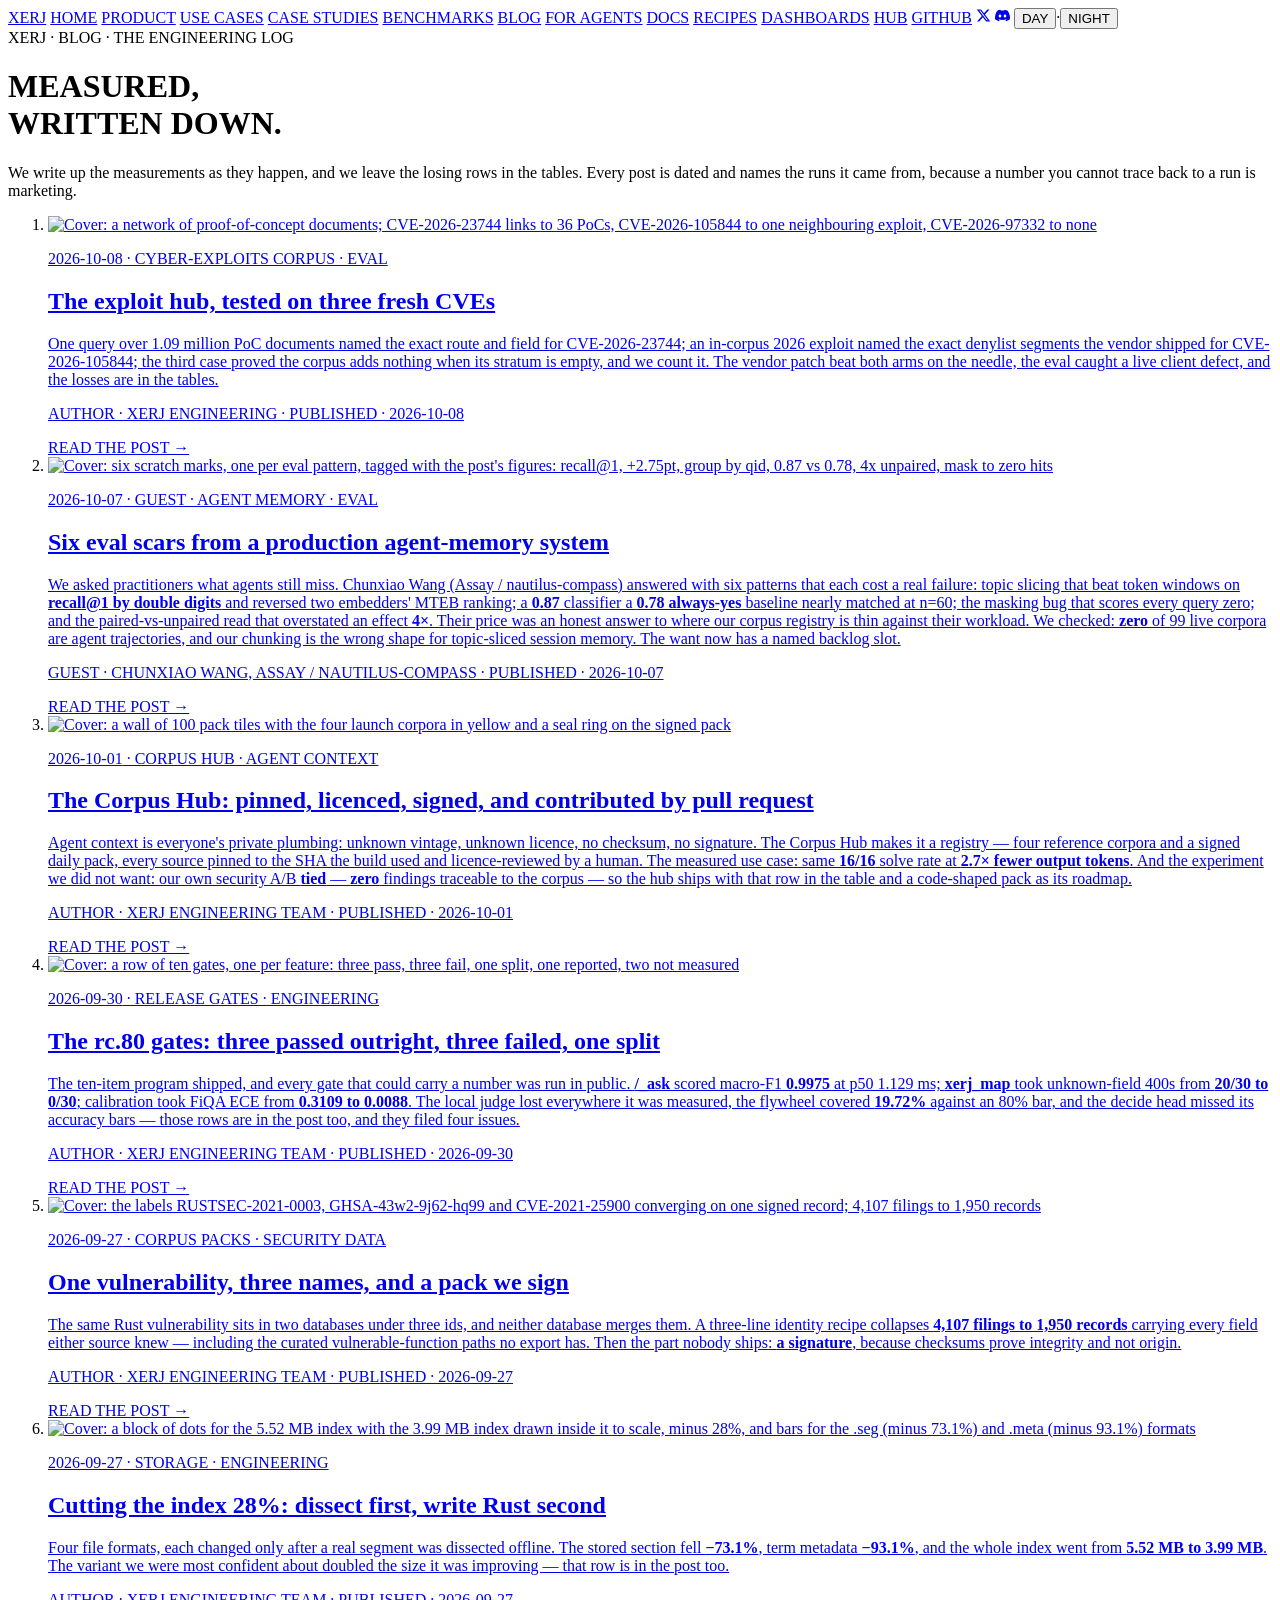
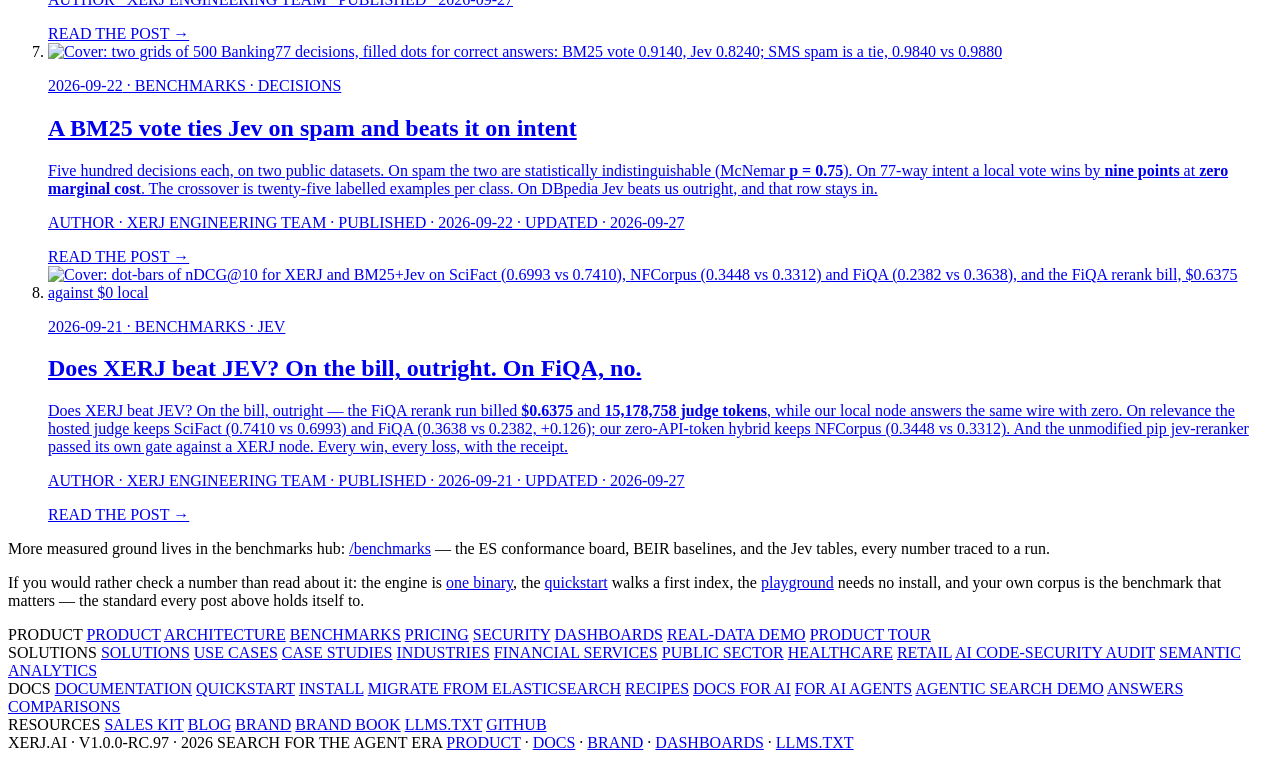
==== commit 8040f043: "blog: field-log cover series for every post (og card, in-post hero, index thumbnail)" ====
--- a/landing/blog/index.html
+++ b/landing/blog/index.html
@@ -4,19 +4,19 @@
 <meta charset="UTF-8">
 <meta name="viewport" content="width=device-width, initial-scale=1.0">
 <title>XERJ.ai — Blog: the engineering log</title>
-<meta name="description" content="Measured results with the losses left in: Corpus Hub v2 and xerj ask, the exploit hub tested on three fresh CVEs, guest eval scars from a production agent-memory system, the Corpus Hub launch, the rc.80 gates post, the Jev decisions study, the JEV rerank verdict, the storage formats that cut the index 28%, and the signed rust-vulns corpus pack.">
+<meta name="description" content="Measured results with the losses left in: the exploit hub tested on three fresh CVEs, guest eval scars from a production agent-memory system, the Corpus Hub launch, the rc.80 gates post, the Jev decisions study, the JEV rerank verdict, the storage formats that cut the index 28%, and the signed rust-vulns corpus pack.">
 <link rel="preconnect" href="https://fonts.googleapis.com">
 <link rel="preconnect" href="https://fonts.gstatic.com" crossorigin>
 <link href="https://fonts.googleapis.com/css2?family=Big+Shoulders+Display:wght@400;700;800;900&family=Inter:wght@400;500;600;700&family=IBM+Plex+Sans:wght@400;500;600;700&family=JetBrains+Mono:wght@400;500;700&display=swap" rel="stylesheet">
 <link rel="icon" href="data:image/svg+xml,<svg xmlns='http://www.w3.org/2000/svg' viewBox='0 0 100 100'><rect width='100' height='100' fill='%230b0b0d'/><text x='50' y='68' font-size='60' font-family='Big Shoulders Display,sans-serif' font-weight='900' fill='%23ffc400' text-anchor='middle'>X</text></svg>">
 <link rel="stylesheet" href="/style.css?v=if9">
-<link rel="stylesheet" href="/blog.css?v=1">
+<link rel="stylesheet" href="/blog.css?v=2">
 <!-- seo:begin — generated by scripts/seo/fix_heads.py · do not hand-edit -->
 <link rel="canonical" href="https://xerj.org/blog/">
 <meta property="og:site_name" content="XERJ.ai">
 <meta property="og:type" content="website">
 <meta property="og:title" content="XERJ.ai — Blog: the engineering log">
-<meta property="og:description" content="Measured results with the losses left in: Corpus Hub v2 and xerj ask, the exploit hub tested on three fresh CVEs, guest eval scars from a production agent-memory system, the Corpus Hub launch, the rc.80 gates post, the Jev decisions study, the JEV rerank verdict, the storage formats that cut the index 28%, and the signed rust-vulns corpus pack.">
+<meta property="og:description" content="Measured results with the losses left in: the exploit hub tested on three fresh CVEs, guest eval scars from a production agent-memory system, the Corpus Hub launch, the rc.80 gates post, the Jev decisions study, the JEV rerank verdict, the storage formats that cut the index 28%, and the signed rust-vulns corpus pack.">
 <meta property="og:url" content="https://xerj.org/blog/">
 <meta property="og:image" content="https://xerj.org/og/xerj-card.png">
 <meta property="og:image:width" content="1200">
@@ -25,7 +25,7 @@
 <meta property="og:locale" content="en_US">
 <meta name="twitter:card" content="summary_large_image">
 <meta name="twitter:title" content="XERJ.ai — Blog: the engineering log">
-<meta name="twitter:description" content="Measured results with the losses left in: Corpus Hub v2 and xerj ask, the exploit hub tested on three fresh CVEs, guest eval scars from a production agent-memory system, the Corpus Hub launch, the rc.80 gates post, the Jev decisions study, the JEV rerank verdict, the storage formats that cut the index 28%, and the signed rust-vulns corpus pack.">
+<meta name="twitter:description" content="Measured results with the losses left in: the exploit hub tested on three fresh CVEs, guest eval scars from a production agent-memory system, the Corpus Hub launch, the rc.80 gates post, the Jev decisions study, the JEV rerank verdict, the storage formats that cut the index 28%, and the signed rust-vulns corpus pack.">
 <meta name="twitter:image" content="https://xerj.org/og/xerj-card.png">
 <script type="application/ld+json">
 {
@@ -59,7 +59,7 @@
   "@context": "https://schema.org",
   "@type": "CollectionPage",
   "name": "XERJ.ai — Blog: the engineering log",
-  "description": "Measured results with the losses left in: Corpus Hub v2 and xerj ask, the exploit hub tested on three fresh CVEs, guest eval scars from a production agent-memory system, the Corpus Hub launch, the rc.80 gates post, the Jev decisions study, the JEV rerank verdict, the storage formats that cut the index 28%, and the signed rust-vulns corpus pack.",
+  "description": "Measured results with the losses left in: the exploit hub tested on three fresh CVEs, guest eval scars from a production agent-memory system, the Corpus Hub launch, the rc.80 gates post, the Jev decisions study, the JEV rerank verdict, the storage formats that cut the index 28%, and the signed rust-vulns corpus pack.",
   "url": "https://xerj.org/blog/",
   "image": "https://xerj.org/og/xerj-card.png",
   "inLanguage": "en",
@@ -130,84 +130,8 @@
        Move to a generator only past ~10 posts. -->
   <ol class="blog-list">
     <li>
-      <a class="bl-card" href="/blog/corpus-hub-v2">
-        <!-- Bars share one denominator per row (that row's max). Neutral bar =
-             the baseline or the larger set, accent bar = the v2 figure. All
-             measured 2026-10-19: cold 1.72 s (fastest of four, range
-             1.72-2.27) vs warm 0.037 s (fastest of eleven, range 37-57 ms);
-             lz4 pack 4,623,814 B vs catalogue 1,295,555 B; 245 corpora with a
-             signed v2 pack vs 14 in the catalogue xerj ask routes over. -->
-        <div class="bl-preview" aria-hidden="true">
-          <div class="blp-kicker">CORPUS HUB V2 · XERJ ASK · SIGNED CATALOGUE · RUNS 2026-10-19</div>
-          <div class="blp-row">
-            <div class="blp-ds">FIRST ASK</div>
-            <div class="blp-pair">
-              <span class="blp-num">1.72 s <i>cold, pulls lz4</i></span><span class="blp-bar b" style="width:100%"></span>
-              <span class="blp-num">0.037 s <i>warm</i></span><span class="blp-bar a" style="width:2.2%; min-width:3px"></span>
-            </div>
-          </div>
-          <div class="blp-row">
-            <div class="blp-ds">DOWNLOAD</div>
-            <div class="blp-pair">
-              <span class="blp-num">4.4 MB <i>one pack</i></span><span class="blp-bar a" style="width:100%"></span>
-              <span class="blp-num">1.3 MB <i>signed catalogue</i></span><span class="blp-bar b" style="width:28%"></span>
-            </div>
-          </div>
-          <div class="blp-row">
-            <div class="blp-ds">ROUTABLE</div>
-            <div class="blp-pair">
-              <span class="blp-num">245 <i>signed packs</i></span><span class="blp-bar b" style="width:100%"></span>
-              <span class="blp-num">14 <i>in the catalogue</i> <span class="blp-chip">lagging</span></span><span class="blp-bar a" style="width:5.7%"></span>
-            </div>
-          </div>
-          <p class="blp-foot">--def LZ4_compress_fast &rarr; lz4.c:1462 in 21&ndash;25 ms · exit 4 ambiguous · exit 6 hub down (#1905)</p>
-        </div>
-        <div class="bl-meta">
-          <p class="bl-date"><time datetime="2026-10-19">2026-10-19</time> · CORPUS HUB · XERJ ASK</p>
-          <h2 class="bl-title">Corpus Hub v2: ask the question, get the one pack that answers it</h2>
-          <p class="bl-excerpt">Type a question and <code>xerj</code> picks the corpus from a signed
-          catalogue, pulls that one pre-indexed pack (lz4: <strong>4.4 MB</strong>) and answers on your
-          machine: <strong>1.7 to 2.3 s</strong> cold, <strong>37 to 57 ms</strong> warm. Ambiguous
-          questions come back as a choice (exit 4), and a dead hub now has its own code (exit 6). The hub
-          site gained contributor pages, agent scores kept apart from human stars, per-corpus traffic and
-          field reports that become PRs. The routing miss we hit, and the catalogue lagging the packs
-          (<strong>14</strong> routable of <strong>245</strong> built), are in the post.</p>
-          <p class="bl-byline">AUTHOR · XERJ ENGINEERING TEAM · PUBLISHED · 2026-10-19</p>
-          <span class="bl-read">READ THE POST &rarr;</span>
-        </div>
-      </a>
-    </li>
-    <li>
       <a class="bl-card" href="/blog/the-exploit-hub">
-        <!-- A/B eval, sealed ground truth: every figure from the run log
-             (/root/eval-holdout/EVAL-REPORT.md). Bars share one
-             denominator per row; the adds-~0 case is counted, not
-             dropped. -->
-        <div class="bl-preview" aria-hidden="true">
-          <div class="blp-kicker">CYBER-EXPLOITS CORPUS · A/B EVAL · SEALED TRUTH · 3 FRESH CVES</div>
-          <div class="blp-row">
-            <div class="blp-ds">NEEDLE POCS</div>
-            <div class="blp-pair">
-              <span class="blp-num">16 <i>needle docs, top 27</i></span><span class="blp-bar a" style="width:59.3%"></span>
-              <span class="blp-num">0 <i>shipped client, same query</i></span><span class="blp-bar b" style="width:1%"></span>
-            </div>
-          </div>
-          <div class="blp-row">
-            <div class="blp-ds">COST</div>
-            <div class="blp-pair">
-              <span class="blp-num">23 s <i>1.09M docs, cited</i></span><span class="blp-bar a" style="width:100%"></span>
-              <span class="blp-num">2.1 s <i>clone+grep, repos known</i></span><span class="blp-bar b" style="width:9.1%"></span>
-            </div>
-          </div>
-          <div class="blp-row">
-            <div class="blp-ds">TALLY</div>
-            <div class="blp-pair">
-              <span class="blp-num">2 of 3 attribution <span class="blp-chip">1 of 3 patch</span></span><span class="blp-bar a" style="width:66.7%"></span>
-              <span class="blp-num">1 adds ~0 <i>counted</i></span><span class="blp-bar b" style="width:33.3%"></span>
-            </div>
-          </div>
-          <p class="blp-foot">group 37.6 GB · exploit-pocs 1,093,749 docs · eval caught client defect #1238</p>
-        </div>
+        <img class="bl-thumb" src="/blog/covers/the-exploit-hub-thumb.webp" width="640" height="336" alt="Cover: a network of proof-of-concept documents; CVE-2026-23744 links to 36 PoCs, CVE-2026-105844 to one neighbouring exploit, CVE-2026-97332 to none" loading="lazy" decoding="async">
         <div class="bl-meta">
           <p class="bl-date"><time datetime="2026-10-08">2026-10-08</time> · CYBER-EXPLOITS CORPUS · EVAL</p>
           <h2 class="bl-title">The exploit hub, tested on three fresh CVEs</h2>
@@ -219,35 +143,7 @@
     </li>
     <li>
       <a class="bl-card" href="/blog/eval-scars-from-agent-memory">
-        <!-- Guest post: every figure is Chunxiao Wang's, from issues
-             #1118/#1138; the only XERJ-side number is the §05 registry
-             count (0 of 99 live + 0 of 132 backlog, validate_hub.py
-             2026-10-07). Bars share one denominator per row. -->
-        <div class="bl-preview" aria-hidden="true">
-          <div class="blp-kicker">GUEST · AGENT MEMORY · RETRIEVAL EVAL · ISSUES #1118 + #1138</div>
-          <div class="blp-row">
-            <div class="blp-ds">EMBEDDER BAKEOFF</div>
-            <div class="blp-pair">
-              <span class="blp-num">+0.46pt <i>MTEB pick, r@5</i></span><span class="blp-bar b" style="width:14.4%"></span>
-              <span class="blp-num">+2.75pt <i>incumbent, r@1 zh</i></span><span class="blp-bar a" style="width:85.7%"></span>
-            </div>
-          </div>
-          <div class="blp-row">
-            <div class="blp-ds">THE BASELINE</div>
-            <div class="blp-pair">
-              <span class="blp-num">0.87 <i>classifier</i></span><span class="blp-bar a" style="width:100%"></span>
-              <span class="blp-num">0.78 <i>always-yes, n=60</i></span><span class="blp-bar b" style="width:89.7%"></span>
-            </div>
-          </div>
-          <div class="blp-row">
-            <div class="blp-ds">UNPAIRED VS PAIRED</div>
-            <div class="blp-pair">
-              <span class="blp-num">4&times; <i>overstated</i></span><span class="blp-bar b" style="width:100%"></span>
-              <span class="blp-num">1&times; <i>McNemar</i></span><span class="blp-bar a" style="width:25%"></span>
-            </div>
-          </div>
-          <p class="blp-foot">0 of 99 live corpora are agent trajectories · the gap, checked and confirmed</p>
-        </div>
+        <img class="bl-thumb" src="/blog/covers/eval-scars-from-agent-memory-thumb.webp" width="640" height="336" alt="Cover: six scratch marks, one per eval pattern, tagged with the post&#x27;s figures: recall@1, +2.75pt, group by qid, 0.87 vs 0.78, 4x unpaired, mask to zero hits" loading="lazy" decoding="async">
         <div class="bl-meta">
           <p class="bl-date"><time datetime="2026-10-07">2026-10-07</time> · GUEST · AGENT MEMORY · EVAL</p>
           <h2 class="bl-title">Six eval scars from a production agent-memory system</h2>
@@ -267,37 +163,7 @@
     </li>
     <li>
       <a class="bl-card" href="/blog/the-corpus-hub">
-        <!-- Bars share one denominator per row (that row's max). Neutral bar =
-             the plain arm / native baseline, accent bar = the corpus arm.
-             Figures verbatim from the post and its sources: reference-coding
-             case study 26,477 vs 9,982 median output tokens / $3.27 vs $1.58;
-             A/B audit 13 vs 16 dynamically confirmed, 1 FP vs 0, and the row
-             that decided the verdict — 0 findings traceable to the corpus. -->
-        <div class="bl-preview" aria-hidden="true">
-          <div class="blp-kicker">CORPUS HUB · PINNED · LICENCED · SIGNED · OPEN PRS</div>
-          <div class="blp-row">
-            <div class="blp-ds">REFCODING OUT TOK</div>
-            <div class="blp-pair">
-              <span class="blp-num">26,477 <i>native</i></span><span class="blp-bar b" style="width:100%"></span>
-              <span class="blp-num">9,982 <i>retrieval</i> <span class="blp-chip">2.7&times;</span></span><span class="blp-bar a" style="width:37.7%"></span>
-            </div>
-          </div>
-          <div class="blp-row">
-            <div class="blp-ds">COST / 16 TASKS</div>
-            <div class="blp-pair">
-              <span class="blp-num">$3.27 <i>native</i></span><span class="blp-bar b" style="width:100%"></span>
-              <span class="blp-num">$1.58 <i>retrieval</i> <span class="blp-chip">2.1&times;</span></span><span class="blp-bar a" style="width:48.3%"></span>
-            </div>
-          </div>
-          <div class="blp-row">
-            <div class="blp-ds">SECURITY A/B</div>
-            <div class="blp-pair">
-              <span class="blp-num">13 + 1 FP <i>plain</i></span><span class="blp-bar b" style="width:81%"></span>
-              <span class="blp-num">16 + 0 FP <i>corpus</i></span><span class="blp-bar a" style="width:100%"></span>
-            </div>
-          </div>
-          <p class="blp-foot">4 reference corpora + 1 signed pack · 0 corpus-traceable findings · the tie, published</p>
-        </div>
+        <img class="bl-thumb" src="/blog/covers/the-corpus-hub-thumb.webp" width="640" height="336" alt="Cover: a wall of 100 pack tiles with the four launch corpora in yellow and a seal ring on the signed pack" loading="lazy" decoding="async">
         <div class="bl-meta">
           <p class="bl-date"><time datetime="2026-10-01">2026-10-01</time> · CORPUS HUB · AGENT CONTEXT</p>
           <h2 class="bl-title">The Corpus Hub: pinned, licenced, signed, and contributed by pull request</h2>
@@ -315,45 +181,7 @@
     </li>
     <li>
       <a class="bl-card" href="/blog/the-rc80-gates">
-        <!-- Bar widths are normalized WITHIN each row against that row's own
-             max (the card mixes units — F1, a count, an ECE — so one global
-             denominator would be meaningless). Neutral bar = the bar or the
-             before, accent bar = the measured value, verbatim from the post:
-             /_ask 0.9975 vs bar 0.9 · map 400s 20/30 -> 0/30 · ECE 0.3109
-             raw -> 0.0088 isotonic · judge SciFact 0.7045 -> 0.5967 (the row
-             we lose, kept in). -->
-        <div class="bl-preview" aria-hidden="true">
-          <div class="blp-kicker">RELEASE GATES · TEN FEATURES · EIGHT GATES</div>
-          <div class="blp-row">
-            <div class="blp-ds">/_ASK F1</div>
-            <div class="blp-pair">
-              <span class="blp-num">0.9975 <i>measured</i></span><span class="blp-bar a" style="width:100%"></span>
-              <span class="blp-num b">0.9000 <i>the bar</i></span><span class="blp-bar b" style="width:90%"></span>
-            </div>
-          </div>
-          <div class="blp-row">
-            <div class="blp-ds">MAP 400S</div>
-            <div class="blp-pair">
-              <span class="blp-num">20/30 <i>guessed</i></span><span class="blp-bar b" style="width:100%"></span>
-              <span class="blp-num">0/30 <i>map-informed</i></span><span class="blp-bar a" style="width:2%; min-width:3px"></span>
-            </div>
-          </div>
-          <div class="blp-row">
-            <div class="blp-ds">FIQA ECE</div>
-            <div class="blp-pair">
-              <span class="blp-num">0.3109 <i>raw</i></span><span class="blp-bar b" style="width:100%"></span>
-              <span class="blp-num">0.0088 <i>isotonic</i></span><span class="blp-bar a" style="width:2.8%"></span>
-            </div>
-          </div>
-          <div class="blp-row">
-            <div class="blp-ds">JUDGE</div>
-            <div class="blp-pair">
-              <span class="blp-num">0.7045 <i>hybrid</i></span><span class="blp-bar a" style="width:100%"></span>
-              <span class="blp-num b">0.5967 <i>+ judge</i> <span class="blp-chip">&minus;0.108</span></span><span class="blp-bar b" style="width:84.7%"></span>
-            </div>
-          </div>
-          <p class="blp-foot">3 PASS · 3 FAIL · 1 SPLIT · four issues filed (#1091&ndash;#1094) · runs 2026-09-30</p>
-        </div>
+        <img class="bl-thumb" src="/blog/covers/the-rc80-gates-thumb.webp" width="640" height="336" alt="Cover: a row of ten gates, one per feature: three pass, three fail, one split, one reported, two not measured" loading="lazy" decoding="async">
         <div class="bl-meta">
           <p class="bl-date"><time datetime="2026-09-30">2026-09-30</time> · RELEASE GATES · ENGINEERING</p>
           <h2 class="bl-title">The rc.80 gates: three passed outright, three failed, one split</h2>
@@ -370,35 +198,7 @@
     </li>
     <li>
       <a class="bl-card" href="/blog/one-vulnerability-three-names">
-        <!-- Bar widths share ONE denominator, 4,107 envelopes (the max across
-             all rows), so lengths compare across rows. Neutral bar = what the
-             two sources filed, accent bar = what identity resolution made of
-             it. Figures verbatim from the post: 4,107 envelopes → 1,950
-             records, 1,221 of them merged from both sources. -->
-        <div class="bl-preview" aria-hidden="true">
-          <div class="blp-kicker">CORPUS PACKS · 2 SOURCES · UNION-FIND · ED25519</div>
-          <div class="blp-row">
-            <div class="blp-ds">FILED</div>
-            <div class="blp-pair">
-              <span class="blp-num">4,107 <i>envelopes</i></span><span class="blp-bar b" style="width:100%"></span>
-              <span class="blp-num">osv.dev + RustSec</span><span class="blp-bar b" style="width:100%"></span>
-            </div>
-          </div>
-          <div class="blp-row">
-            <div class="blp-ds">RESOLVED</div>
-            <div class="blp-pair">
-              <span class="blp-num">1,950 <i>records</i> <span class="blp-chip">&minus;52.5%</span></span><span class="blp-bar a" style="width:47.5%"></span>
-              <span class="blp-num">1,221 <i>from both</i></span><span class="blp-bar a" style="width:29.7%"></span>
-            </div>
-          </div>
-          <div class="blp-row">
-            <div class="blp-ds">SIGNED</div>
-            <div class="blp-pair">
-              <span class="blp-num">ed25519 over SHA256SUMS <span class="blp-chip">prior art: 0 of 4</span></span><span class="blp-bar a" style="width:100%"></span>
-            </div>
-          </div>
-          <p class="blp-foot">daily rebuild · signed releases pack-rust-vulns-* · cold build ~34 s</p>
-        </div>
+        <img class="bl-thumb" src="/blog/covers/one-vulnerability-three-names-thumb.webp" width="640" height="336" alt="Cover: the labels RUSTSEC-2021-0003, GHSA-43w2-9j62-hq99 and CVE-2021-25900 converging on one signed record; 4,107 filings to 1,950 records" loading="lazy" decoding="async">
         <div class="bl-meta">
           <p class="bl-date"><time datetime="2026-09-27">2026-09-27</time> · CORPUS PACKS · SECURITY DATA</p>
           <h2 class="bl-title">One vulnerability, three names, and a pack we sign</h2>
@@ -415,44 +215,7 @@
     </li>
     <li>
       <a class="bl-card" href="/blog/cutting-the-index-28-percent">
-        <!-- Bar widths share ONE denominator, 2,449 kB (the max across all rows,
-             .post before), so lengths compare across rows. Neutral bar = the
-             stage-0 baseline, accent bar = after that family's format change.
-             Figures verbatim from the post: .post 2,449/2,365 kB · .seg
-             1,671/449 kB · .dv 390/355 kB · .meta 200.8/13.8 kB (the 2 px
-             sliver is the real ratio). -->
-        <div class="bl-preview" aria-hidden="true">
-          <div class="blp-kicker">ON-DISK SIZE · 4 FILE FORMATS · 100K DOCS</div>
-          <div class="blp-row">
-            <div class="blp-ds">.POST</div>
-            <div class="blp-pair">
-              <span class="blp-num">2,449 kB <i>before</i></span><span class="blp-bar b" style="width:100%"></span>
-              <span class="blp-num">2,365 kB <i>after</i></span><span class="blp-bar a" style="width:96.6%"></span>
-            </div>
-          </div>
-          <div class="blp-row">
-            <div class="blp-ds">.SEG</div>
-            <div class="blp-pair">
-              <span class="blp-num">1,671 kB <i>before</i></span><span class="blp-bar b" style="width:68.2%"></span>
-              <span class="blp-num">449 kB <i>after</i> <span class="blp-chip">&minus;73.1%</span></span><span class="blp-bar a" style="width:18.3%"></span>
-            </div>
-          </div>
-          <div class="blp-row">
-            <div class="blp-ds">.DV</div>
-            <div class="blp-pair">
-              <span class="blp-num">390 kB <i>before</i></span><span class="blp-bar b" style="width:15.9%"></span>
-              <span class="blp-num">355 kB <i>after</i></span><span class="blp-bar a" style="width:14.5%"></span>
-            </div>
-          </div>
-          <div class="blp-row">
-            <div class="blp-ds">.META</div>
-            <div class="blp-pair">
-              <span class="blp-num">200.8 kB <i>before</i></span><span class="blp-bar b" style="width:8.2%"></span>
-              <span class="blp-num">13.8 kB <i>after</i> <span class="blp-chip">&minus;93.1%</span></span><span class="blp-bar a" style="width:0.6%"></span>
-            </div>
-          </div>
-          <p class="blp-foot">stage 1: ~5.52 MB &rarr; 3.99 MB (&minus;28%) · committed control pair 5,398,478 &rarr; 3,989,254 B</p>
-        </div>
+        <img class="bl-thumb" src="/blog/covers/cutting-the-index-28-percent-thumb.webp" width="640" height="336" alt="Cover: a block of dots for the 5.52 MB index with the 3.99 MB index drawn inside it to scale, minus 28%, and bars for the .seg (minus 73.1%) and .meta (minus 93.1%) formats" loading="lazy" decoding="async">
         <div class="bl-meta">
           <p class="bl-date"><time datetime="2026-09-27">2026-09-27</time> · STORAGE · ENGINEERING</p>
           <h2 class="bl-title">Cutting the index 28%: dissect first, write Rust second</h2>
@@ -467,35 +230,7 @@
     </li>
     <li>
       <a class="bl-card" href="/blog/jev-vs-a-bm25-vote">
-        <!-- Bar widths share ONE denominator, 0.9880 (the max across all rows),
-             so lengths compare across rows. Figures verbatim from the post:
-             SMS 0.9840 hybrid / 0.9880 Jev · B77 0.9140 hybrid / 0.8240 Jev ·
-             DBpedia 0.9125 semantic / 0.9800 Jev (the row we lose). -->
-        <div class="bl-preview" aria-hidden="true">
-          <div class="blp-kicker">XERJ vs JEV · ACCURACY · 500 DECISIONS EACH</div>
-          <div class="blp-row">
-            <div class="blp-ds">SMS SPAM</div>
-            <div class="blp-pair">
-              <span class="blp-num">0.9840 <i>hybrid</i></span><span class="blp-bar a" style="width:99.6%"></span>
-              <span class="blp-num b">0.9880 <i>Jev</i></span><span class="blp-bar b" style="width:100%"></span>
-            </div>
-          </div>
-          <div class="blp-row">
-            <div class="blp-ds">BANKING77</div>
-            <div class="blp-pair">
-              <span class="blp-num">0.9140 <i>hybrid</i> <span class="blp-chip">+0.090</span></span><span class="blp-bar a" style="width:92.5%"></span>
-              <span class="blp-num b">0.8240 <i>Jev</i></span><span class="blp-bar b" style="width:83.4%"></span>
-            </div>
-          </div>
-          <div class="blp-row">
-            <div class="blp-ds">DBPEDIA</div>
-            <div class="blp-pair">
-              <span class="blp-num">0.9125 <i>semantic</i></span><span class="blp-bar a" style="width:92.4%"></span>
-              <span class="blp-num b">0.9800 <i>Jev</i></span><span class="blp-bar b" style="width:99.2%"></span>
-            </div>
-          </div>
-          <p class="blp-foot">$0 · 0 tokens (XERJ, local) vs $0.0709 per 1k decisions (Jev, Banking77)</p>
-        </div>
+        <img class="bl-thumb" src="/blog/covers/jev-vs-a-bm25-vote-thumb.webp" width="640" height="336" alt="Cover: two grids of 500 Banking77 decisions, filled dots for correct answers: BM25 vote 0.9140, Jev 0.8240; SMS spam is a tie, 0.9840 vs 0.9880" loading="lazy" decoding="async">
         <div class="bl-meta">
           <p class="bl-date"><time datetime="2026-09-22">2026-09-22</time> · BENCHMARKS · DECISIONS</p>
           <h2 class="bl-title">A BM25 vote ties Jev on spam and beats it on intent</h2>
@@ -511,38 +246,7 @@
     </li>
     <li>
       <a class="bl-card" href="/blog/does-xerj-beat-jev">
-        <!-- Preview bar widths are normalized against ONE global denominator,
-             0.7410 (the max across all rows), so lengths are comparable ACROSS
-             rows — the same convention as the og card and the homepage banner.
-             SciFact 0.6993/0.7410 · NFCorpus 0.3448/0.3312 · FiQA 0.2382/0.3638.
-             Arm suffixes name which arm each number is, verbatim from the post:
-             XERJ side hybrid on SciFact/NFCorpus, BM25 on FiQA (hybrid not run);
-             Jev side is BM25 top-30 + Jev throughout. The og raster stays clean. -->
-        <div class="bl-preview" aria-hidden="true">
-          <div class="blp-kicker">XERJ vs JEV · nDCG@10 · 1,271 QUERIES</div>
-          <div class="blp-row">
-            <div class="blp-ds">SCIFACT</div>
-            <div class="blp-pair">
-              <span class="blp-num">0.6993 <i>hybrid</i></span><span class="blp-bar a" style="width:94.4%"></span>
-              <span class="blp-num b">0.7410 <i>BM25+Jev</i></span><span class="blp-bar b" style="width:100%"></span>
-            </div>
-          </div>
-          <div class="blp-row">
-            <div class="blp-ds">NFCORPUS</div>
-            <div class="blp-pair">
-              <span class="blp-num">0.3448 <i>hybrid</i></span><span class="blp-bar a" style="width:46.5%"></span>
-              <span class="blp-num b">0.3312 <i>BM25+Jev</i></span><span class="blp-bar b" style="width:44.7%"></span>
-            </div>
-          </div>
-          <div class="blp-row">
-            <div class="blp-ds">FIQA</div>
-            <div class="blp-pair">
-              <span class="blp-num">0.2382 <i>BM25</i></span><span class="blp-bar a" style="width:32.1%"></span>
-              <span class="blp-num b">0.3638 <i>BM25+Jev</i> <span class="blp-chip">+0.126</span></span><span class="blp-bar b" style="width:49.1%"></span>
-            </div>
-          </div>
-          <p class="blp-foot">$0.6375 · 15,178,758 tokens (JEV, FiQA) vs $0 · 0 tokens (XERJ local)</p>
-        </div>
+        <img class="bl-thumb" src="/blog/covers/does-xerj-beat-jev-thumb.webp" width="640" height="336" alt="Cover: dot-bars of nDCG@10 for XERJ and BM25+Jev on SciFact (0.6993 vs 0.7410), NFCorpus (0.3448 vs 0.3312) and FiQA (0.2382 vs 0.3638), and the FiQA rerank bill, $0.6375 against $0 local" loading="lazy" decoding="async">
         <div class="bl-meta">
           <p class="bl-date"><time datetime="2026-09-21">2026-09-21</time> · BENCHMARKS · JEV</p>
           <h2 class="bl-title">Does XERJ beat JEV? On the bill, outright. On FiQA, no.</h2>
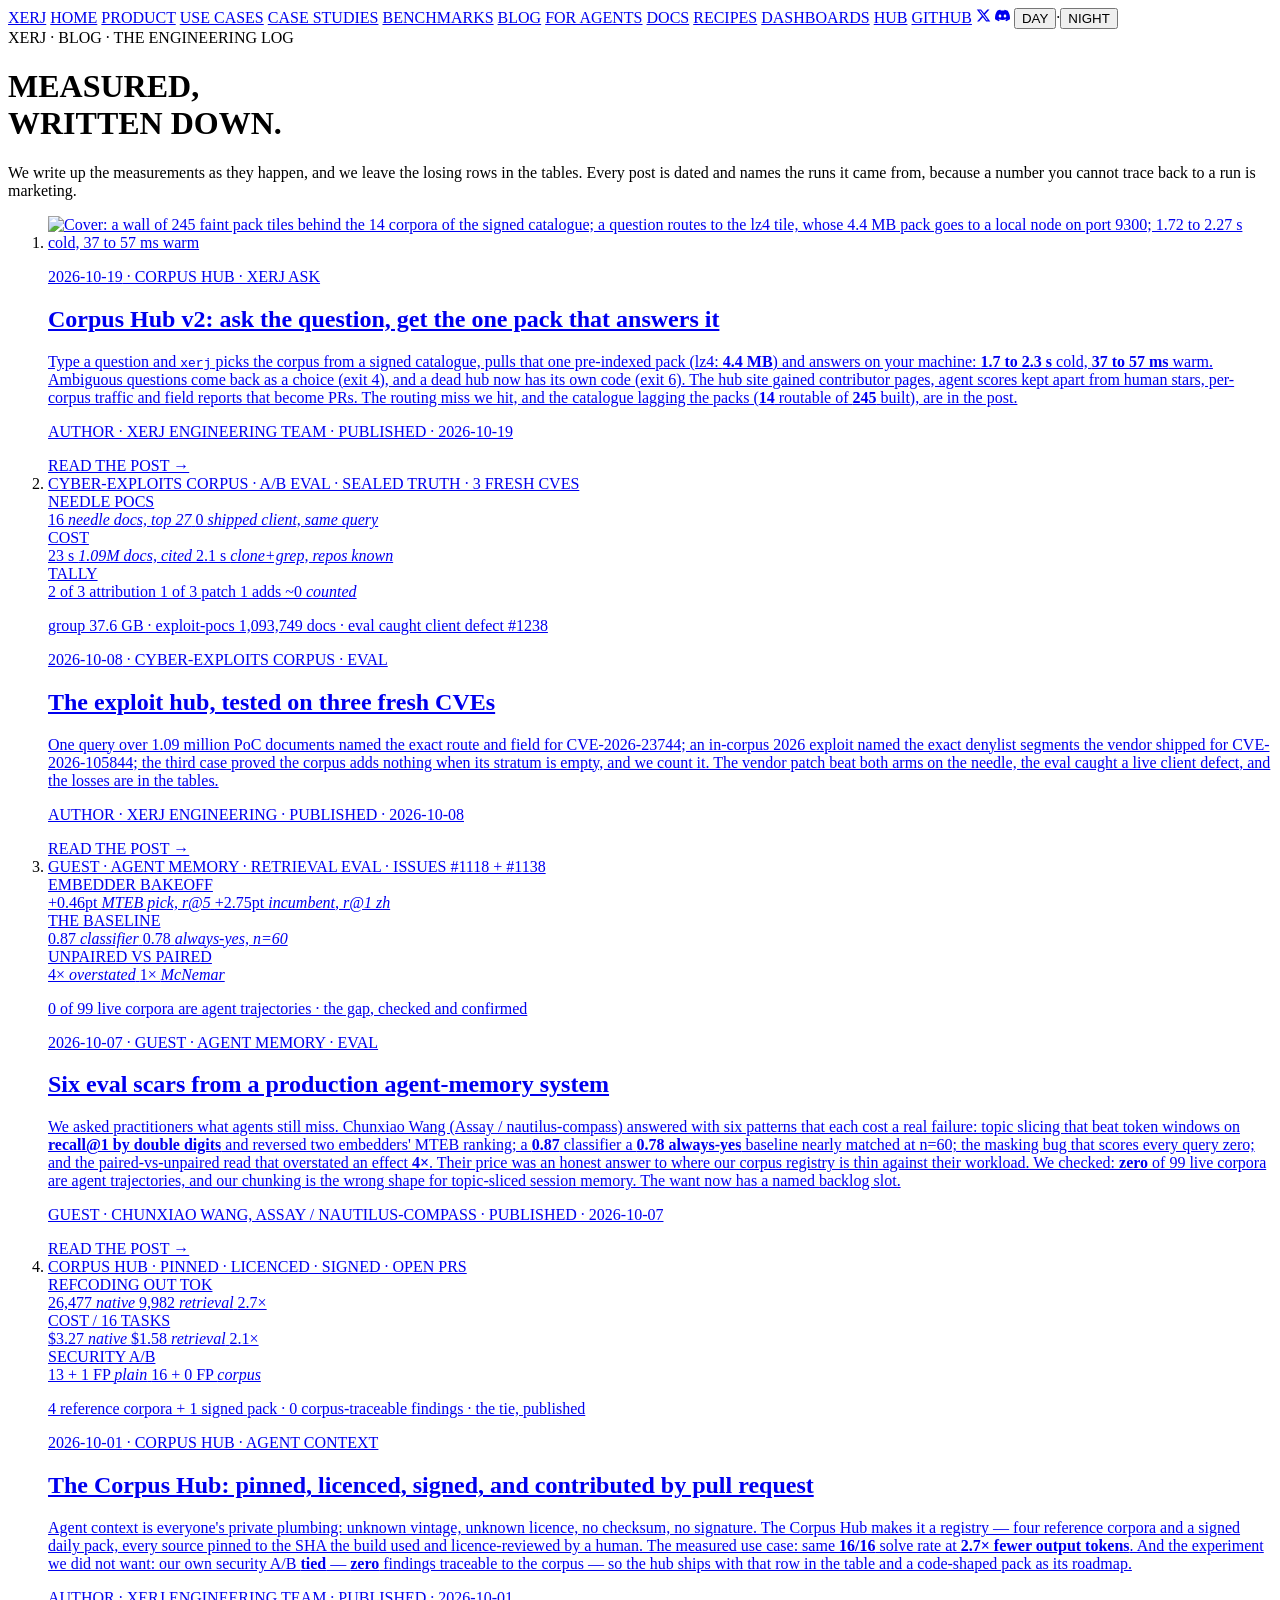
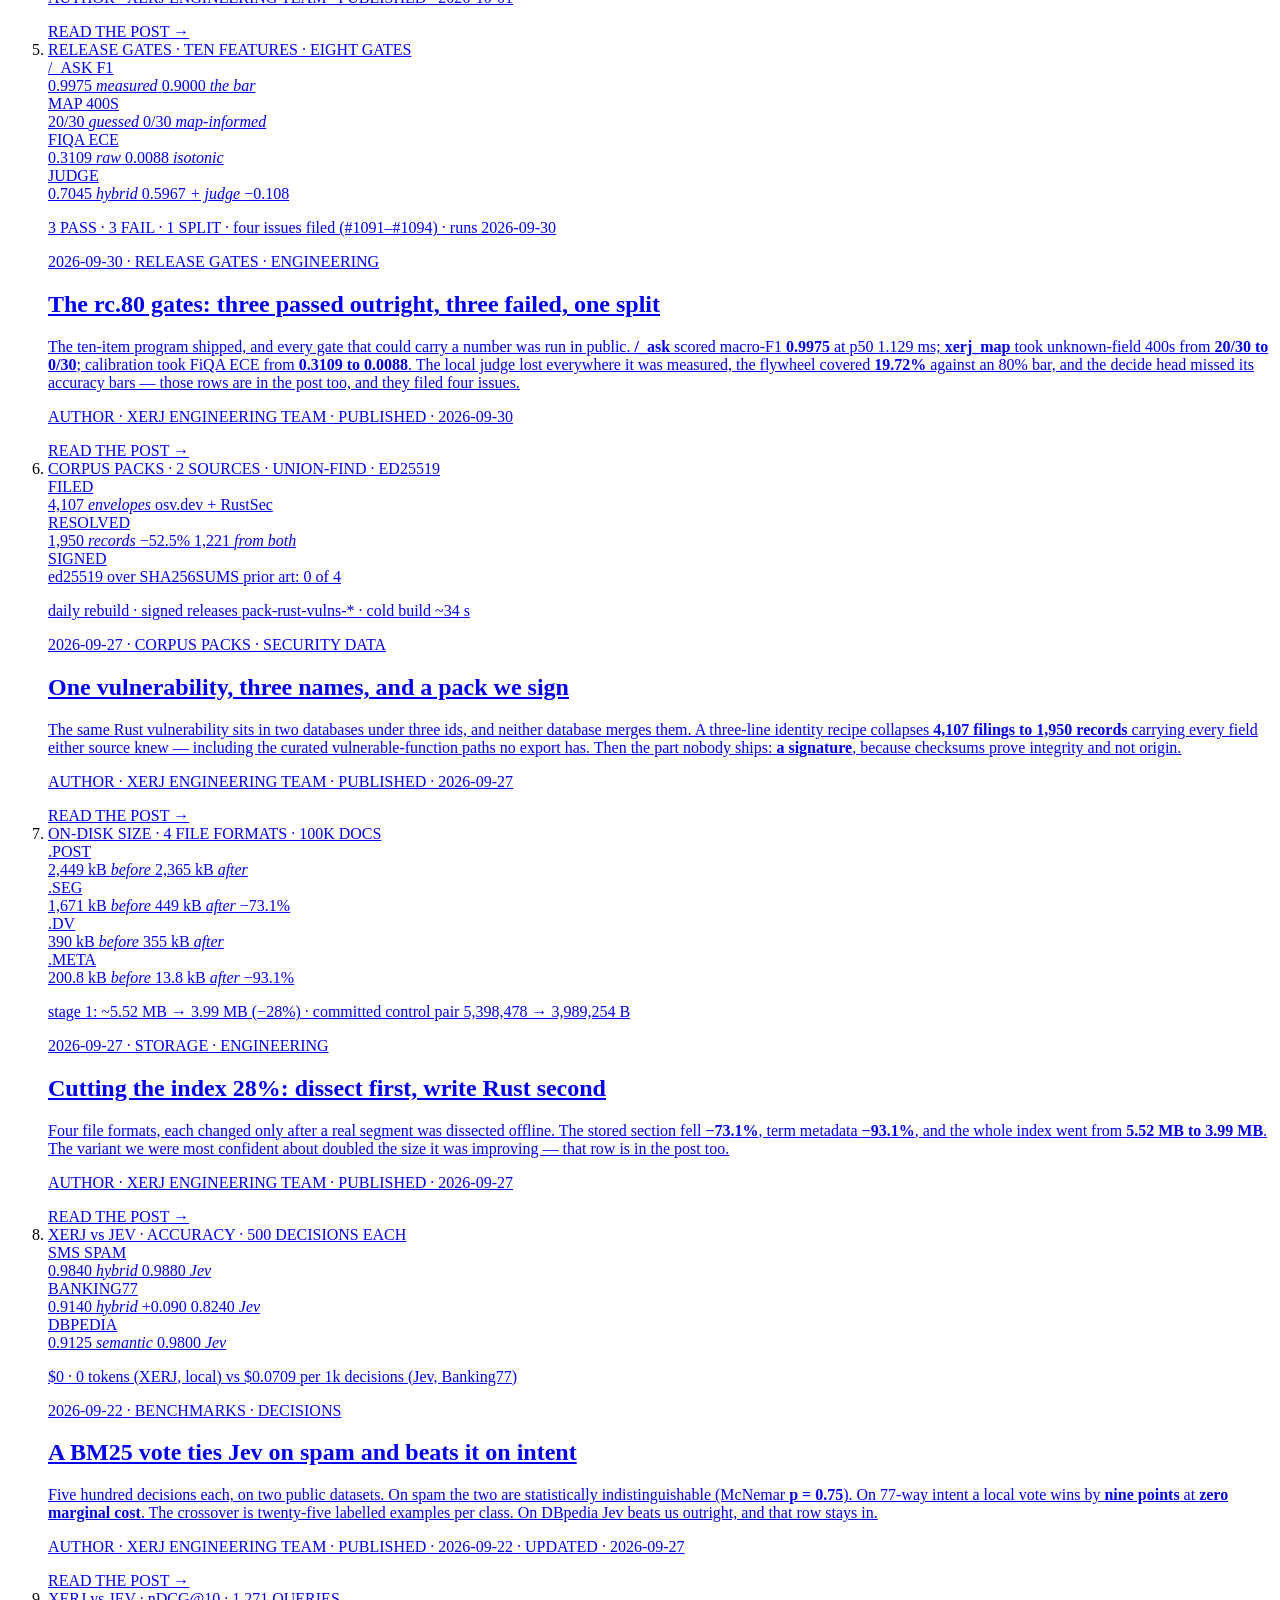
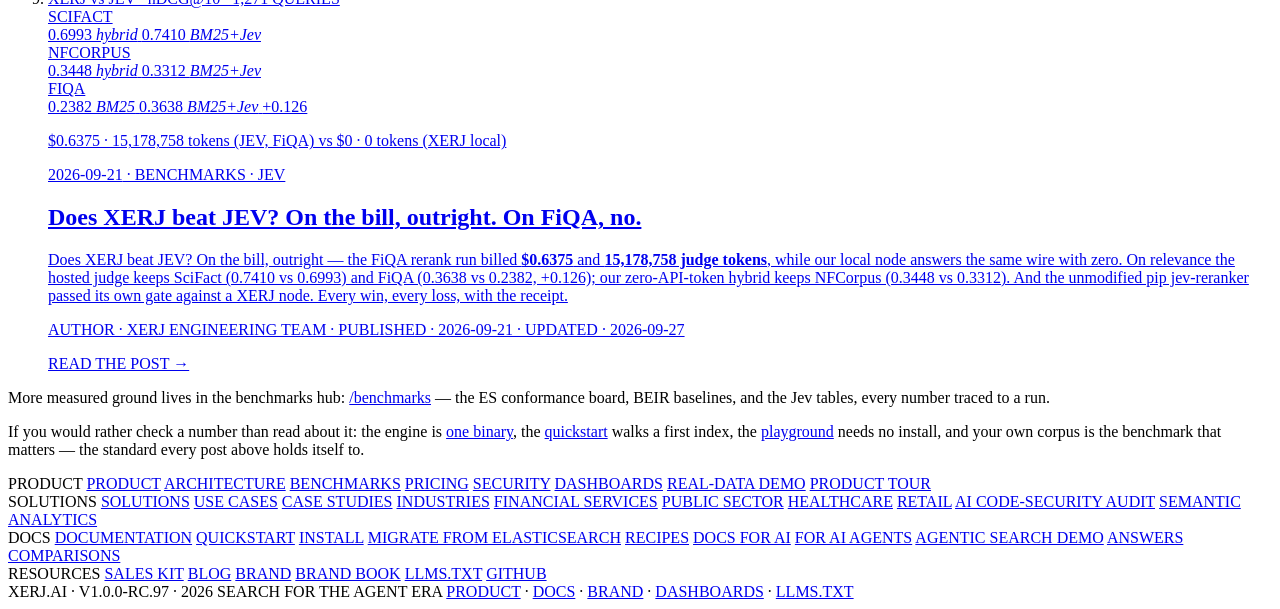
==== commit c0509dac: "blog: Corpus Hub v2 cover from the field-log series (og card, hero, index thumbnail)" ====
--- a/landing/blog/index.html
+++ b/landing/blog/index.html
@@ -4,7 +4,7 @@
 <meta charset="UTF-8">
 <meta name="viewport" content="width=device-width, initial-scale=1.0">
 <title>XERJ.ai — Blog: the engineering log</title>
-<meta name="description" content="Measured results with the losses left in: the exploit hub tested on three fresh CVEs, guest eval scars from a production agent-memory system, the Corpus Hub launch, the rc.80 gates post, the Jev decisions study, the JEV rerank verdict, the storage formats that cut the index 28%, and the signed rust-vulns corpus pack.">
+<meta name="description" content="Measured results with the losses left in: Corpus Hub v2 and xerj ask, the exploit hub tested on three fresh CVEs, guest eval scars from a production agent-memory system, the Corpus Hub launch, the rc.80 gates post, the Jev decisions study, the JEV rerank verdict, the storage formats that cut the index 28%, and the signed rust-vulns corpus pack.">
 <link rel="preconnect" href="https://fonts.googleapis.com">
 <link rel="preconnect" href="https://fonts.gstatic.com" crossorigin>
 <link href="https://fonts.googleapis.com/css2?family=Big+Shoulders+Display:wght@400;700;800;900&family=Inter:wght@400;500;600;700&family=IBM+Plex+Sans:wght@400;500;600;700&family=JetBrains+Mono:wght@400;500;700&display=swap" rel="stylesheet">
@@ -16,7 +16,7 @@
 <meta property="og:site_name" content="XERJ.ai">
 <meta property="og:type" content="website">
 <meta property="og:title" content="XERJ.ai — Blog: the engineering log">
-<meta property="og:description" content="Measured results with the losses left in: the exploit hub tested on three fresh CVEs, guest eval scars from a production agent-memory system, the Corpus Hub launch, the rc.80 gates post, the Jev decisions study, the JEV rerank verdict, the storage formats that cut the index 28%, and the signed rust-vulns corpus pack.">
+<meta property="og:description" content="Measured results with the losses left in: Corpus Hub v2 and xerj ask, the exploit hub tested on three fresh CVEs, guest eval scars from a production agent-memory system, the Corpus Hub launch, the rc.80 gates post, the Jev decisions study, the JEV rerank verdict, the storage formats that cut the index 28%, and the signed rust-vulns corpus pack.">
 <meta property="og:url" content="https://xerj.org/blog/">
 <meta property="og:image" content="https://xerj.org/og/xerj-card.png">
 <meta property="og:image:width" content="1200">
@@ -25,7 +25,7 @@
 <meta property="og:locale" content="en_US">
 <meta name="twitter:card" content="summary_large_image">
 <meta name="twitter:title" content="XERJ.ai — Blog: the engineering log">
-<meta name="twitter:description" content="Measured results with the losses left in: the exploit hub tested on three fresh CVEs, guest eval scars from a production agent-memory system, the Corpus Hub launch, the rc.80 gates post, the Jev decisions study, the JEV rerank verdict, the storage formats that cut the index 28%, and the signed rust-vulns corpus pack.">
+<meta name="twitter:description" content="Measured results with the losses left in: Corpus Hub v2 and xerj ask, the exploit hub tested on three fresh CVEs, guest eval scars from a production agent-memory system, the Corpus Hub launch, the rc.80 gates post, the Jev decisions study, the JEV rerank verdict, the storage formats that cut the index 28%, and the signed rust-vulns corpus pack.">
 <meta name="twitter:image" content="https://xerj.org/og/xerj-card.png">
 <script type="application/ld+json">
 {
@@ -59,7 +59,7 @@
   "@context": "https://schema.org",
   "@type": "CollectionPage",
   "name": "XERJ.ai — Blog: the engineering log",
-  "description": "Measured results with the losses left in: the exploit hub tested on three fresh CVEs, guest eval scars from a production agent-memory system, the Corpus Hub launch, the rc.80 gates post, the Jev decisions study, the JEV rerank verdict, the storage formats that cut the index 28%, and the signed rust-vulns corpus pack.",
+  "description": "Measured results with the losses left in: Corpus Hub v2 and xerj ask, the exploit hub tested on three fresh CVEs, guest eval scars from a production agent-memory system, the Corpus Hub launch, the rc.80 gates post, the Jev decisions study, the JEV rerank verdict, the storage formats that cut the index 28%, and the signed rust-vulns corpus pack.",
   "url": "https://xerj.org/blog/",
   "image": "https://xerj.org/og/xerj-card.png",
   "inLanguage": "en",
@@ -130,8 +130,54 @@
        Move to a generator only past ~10 posts. -->
   <ol class="blog-list">
     <li>
+      <a class="bl-card" href="/blog/corpus-hub-v2">
+        <img class="bl-thumb" src="/blog/covers/corpus-hub-v2-thumb.webp" width="640" height="336" alt="Cover: a wall of 245 faint pack tiles behind the 14 corpora of the signed catalogue; a question routes to the lz4 tile, whose 4.4 MB pack goes to a local node on port 9300; 1.72 to 2.27 s cold, 37 to 57 ms warm" loading="lazy" decoding="async">
+        <div class="bl-meta">
+          <p class="bl-date"><time datetime="2026-10-19">2026-10-19</time> · CORPUS HUB · XERJ ASK</p>
+          <h2 class="bl-title">Corpus Hub v2: ask the question, get the one pack that answers it</h2>
+          <p class="bl-excerpt">Type a question and <code>xerj</code> picks the corpus from a signed
+          catalogue, pulls that one pre-indexed pack (lz4: <strong>4.4 MB</strong>) and answers on your
+          machine: <strong>1.7 to 2.3 s</strong> cold, <strong>37 to 57 ms</strong> warm. Ambiguous
+          questions come back as a choice (exit 4), and a dead hub now has its own code (exit 6). The hub
+          site gained contributor pages, agent scores kept apart from human stars, per-corpus traffic and
+          field reports that become PRs. The routing miss we hit, and the catalogue lagging the packs
+          (<strong>14</strong> routable of <strong>245</strong> built), are in the post.</p>
+          <p class="bl-byline">AUTHOR · XERJ ENGINEERING TEAM · PUBLISHED · 2026-10-19</p>
+          <span class="bl-read">READ THE POST &rarr;</span>
+        </div>
+      </a>
+    </li>
+    <li>
       <a class="bl-card" href="/blog/the-exploit-hub">
-        <img class="bl-thumb" src="/blog/covers/the-exploit-hub-thumb.webp" width="640" height="336" alt="Cover: a network of proof-of-concept documents; CVE-2026-23744 links to 36 PoCs, CVE-2026-105844 to one neighbouring exploit, CVE-2026-97332 to none" loading="lazy" decoding="async">
+        <!-- A/B eval, sealed ground truth: every figure from the run log
+             (/root/eval-holdout/EVAL-REPORT.md). Bars share one
+             denominator per row; the adds-~0 case is counted, not
+             dropped. -->
+        <div class="bl-preview" aria-hidden="true">
+          <div class="blp-kicker">CYBER-EXPLOITS CORPUS · A/B EVAL · SEALED TRUTH · 3 FRESH CVES</div>
+          <div class="blp-row">
+            <div class="blp-ds">NEEDLE POCS</div>
+            <div class="blp-pair">
+              <span class="blp-num">16 <i>needle docs, top 27</i></span><span class="blp-bar a" style="width:59.3%"></span>
+              <span class="blp-num">0 <i>shipped client, same query</i></span><span class="blp-bar b" style="width:1%"></span>
+            </div>
+          </div>
+          <div class="blp-row">
+            <div class="blp-ds">COST</div>
+            <div class="blp-pair">
+              <span class="blp-num">23 s <i>1.09M docs, cited</i></span><span class="blp-bar a" style="width:100%"></span>
+              <span class="blp-num">2.1 s <i>clone+grep, repos known</i></span><span class="blp-bar b" style="width:9.1%"></span>
+            </div>
+          </div>
+          <div class="blp-row">
+            <div class="blp-ds">TALLY</div>
+            <div class="blp-pair">
+              <span class="blp-num">2 of 3 attribution <span class="blp-chip">1 of 3 patch</span></span><span class="blp-bar a" style="width:66.7%"></span>
+              <span class="blp-num">1 adds ~0 <i>counted</i></span><span class="blp-bar b" style="width:33.3%"></span>
+            </div>
+          </div>
+          <p class="blp-foot">group 37.6 GB · exploit-pocs 1,093,749 docs · eval caught client defect #1238</p>
+        </div>
         <div class="bl-meta">
           <p class="bl-date"><time datetime="2026-10-08">2026-10-08</time> · CYBER-EXPLOITS CORPUS · EVAL</p>
           <h2 class="bl-title">The exploit hub, tested on three fresh CVEs</h2>
@@ -143,7 +189,35 @@
     </li>
     <li>
       <a class="bl-card" href="/blog/eval-scars-from-agent-memory">
-        <img class="bl-thumb" src="/blog/covers/eval-scars-from-agent-memory-thumb.webp" width="640" height="336" alt="Cover: six scratch marks, one per eval pattern, tagged with the post&#x27;s figures: recall@1, +2.75pt, group by qid, 0.87 vs 0.78, 4x unpaired, mask to zero hits" loading="lazy" decoding="async">
+        <!-- Guest post: every figure is Chunxiao Wang's, from issues
+             #1118/#1138; the only XERJ-side number is the §05 registry
+             count (0 of 99 live + 0 of 132 backlog, validate_hub.py
+             2026-10-07). Bars share one denominator per row. -->
+        <div class="bl-preview" aria-hidden="true">
+          <div class="blp-kicker">GUEST · AGENT MEMORY · RETRIEVAL EVAL · ISSUES #1118 + #1138</div>
+          <div class="blp-row">
+            <div class="blp-ds">EMBEDDER BAKEOFF</div>
+            <div class="blp-pair">
+              <span class="blp-num">+0.46pt <i>MTEB pick, r@5</i></span><span class="blp-bar b" style="width:14.4%"></span>
+              <span class="blp-num">+2.75pt <i>incumbent, r@1 zh</i></span><span class="blp-bar a" style="width:85.7%"></span>
+            </div>
+          </div>
+          <div class="blp-row">
+            <div class="blp-ds">THE BASELINE</div>
+            <div class="blp-pair">
+              <span class="blp-num">0.87 <i>classifier</i></span><span class="blp-bar a" style="width:100%"></span>
+              <span class="blp-num">0.78 <i>always-yes, n=60</i></span><span class="blp-bar b" style="width:89.7%"></span>
+            </div>
+          </div>
+          <div class="blp-row">
+            <div class="blp-ds">UNPAIRED VS PAIRED</div>
+            <div class="blp-pair">
+              <span class="blp-num">4&times; <i>overstated</i></span><span class="blp-bar b" style="width:100%"></span>
+              <span class="blp-num">1&times; <i>McNemar</i></span><span class="blp-bar a" style="width:25%"></span>
+            </div>
+          </div>
+          <p class="blp-foot">0 of 99 live corpora are agent trajectories · the gap, checked and confirmed</p>
+        </div>
         <div class="bl-meta">
           <p class="bl-date"><time datetime="2026-10-07">2026-10-07</time> · GUEST · AGENT MEMORY · EVAL</p>
           <h2 class="bl-title">Six eval scars from a production agent-memory system</h2>
@@ -163,7 +237,37 @@
     </li>
     <li>
       <a class="bl-card" href="/blog/the-corpus-hub">
-        <img class="bl-thumb" src="/blog/covers/the-corpus-hub-thumb.webp" width="640" height="336" alt="Cover: a wall of 100 pack tiles with the four launch corpora in yellow and a seal ring on the signed pack" loading="lazy" decoding="async">
+        <!-- Bars share one denominator per row (that row's max). Neutral bar =
+             the plain arm / native baseline, accent bar = the corpus arm.
+             Figures verbatim from the post and its sources: reference-coding
+             case study 26,477 vs 9,982 median output tokens / $3.27 vs $1.58;
+             A/B audit 13 vs 16 dynamically confirmed, 1 FP vs 0, and the row
+             that decided the verdict — 0 findings traceable to the corpus. -->
+        <div class="bl-preview" aria-hidden="true">
+          <div class="blp-kicker">CORPUS HUB · PINNED · LICENCED · SIGNED · OPEN PRS</div>
+          <div class="blp-row">
+            <div class="blp-ds">REFCODING OUT TOK</div>
+            <div class="blp-pair">
+              <span class="blp-num">26,477 <i>native</i></span><span class="blp-bar b" style="width:100%"></span>
+              <span class="blp-num">9,982 <i>retrieval</i> <span class="blp-chip">2.7&times;</span></span><span class="blp-bar a" style="width:37.7%"></span>
+            </div>
+          </div>
+          <div class="blp-row">
+            <div class="blp-ds">COST / 16 TASKS</div>
+            <div class="blp-pair">
+              <span class="blp-num">$3.27 <i>native</i></span><span class="blp-bar b" style="width:100%"></span>
+              <span class="blp-num">$1.58 <i>retrieval</i> <span class="blp-chip">2.1&times;</span></span><span class="blp-bar a" style="width:48.3%"></span>
+            </div>
+          </div>
+          <div class="blp-row">
+            <div class="blp-ds">SECURITY A/B</div>
+            <div class="blp-pair">
+              <span class="blp-num">13 + 1 FP <i>plain</i></span><span class="blp-bar b" style="width:81%"></span>
+              <span class="blp-num">16 + 0 FP <i>corpus</i></span><span class="blp-bar a" style="width:100%"></span>
+            </div>
+          </div>
+          <p class="blp-foot">4 reference corpora + 1 signed pack · 0 corpus-traceable findings · the tie, published</p>
+        </div>
         <div class="bl-meta">
           <p class="bl-date"><time datetime="2026-10-01">2026-10-01</time> · CORPUS HUB · AGENT CONTEXT</p>
           <h2 class="bl-title">The Corpus Hub: pinned, licenced, signed, and contributed by pull request</h2>
@@ -181,7 +285,45 @@
     </li>
     <li>
       <a class="bl-card" href="/blog/the-rc80-gates">
-        <img class="bl-thumb" src="/blog/covers/the-rc80-gates-thumb.webp" width="640" height="336" alt="Cover: a row of ten gates, one per feature: three pass, three fail, one split, one reported, two not measured" loading="lazy" decoding="async">
+        <!-- Bar widths are normalized WITHIN each row against that row's own
+             max (the card mixes units — F1, a count, an ECE — so one global
+             denominator would be meaningless). Neutral bar = the bar or the
+             before, accent bar = the measured value, verbatim from the post:
+             /_ask 0.9975 vs bar 0.9 · map 400s 20/30 -> 0/30 · ECE 0.3109
+             raw -> 0.0088 isotonic · judge SciFact 0.7045 -> 0.5967 (the row
+             we lose, kept in). -->
+        <div class="bl-preview" aria-hidden="true">
+          <div class="blp-kicker">RELEASE GATES · TEN FEATURES · EIGHT GATES</div>
+          <div class="blp-row">
+            <div class="blp-ds">/_ASK F1</div>
+            <div class="blp-pair">
+              <span class="blp-num">0.9975 <i>measured</i></span><span class="blp-bar a" style="width:100%"></span>
+              <span class="blp-num b">0.9000 <i>the bar</i></span><span class="blp-bar b" style="width:90%"></span>
+            </div>
+          </div>
+          <div class="blp-row">
+            <div class="blp-ds">MAP 400S</div>
+            <div class="blp-pair">
+              <span class="blp-num">20/30 <i>guessed</i></span><span class="blp-bar b" style="width:100%"></span>
+              <span class="blp-num">0/30 <i>map-informed</i></span><span class="blp-bar a" style="width:2%; min-width:3px"></span>
+            </div>
+          </div>
+          <div class="blp-row">
+            <div class="blp-ds">FIQA ECE</div>
+            <div class="blp-pair">
+              <span class="blp-num">0.3109 <i>raw</i></span><span class="blp-bar b" style="width:100%"></span>
+              <span class="blp-num">0.0088 <i>isotonic</i></span><span class="blp-bar a" style="width:2.8%"></span>
+            </div>
+          </div>
+          <div class="blp-row">
+            <div class="blp-ds">JUDGE</div>
+            <div class="blp-pair">
+              <span class="blp-num">0.7045 <i>hybrid</i></span><span class="blp-bar a" style="width:100%"></span>
+              <span class="blp-num b">0.5967 <i>+ judge</i> <span class="blp-chip">&minus;0.108</span></span><span class="blp-bar b" style="width:84.7%"></span>
+            </div>
+          </div>
+          <p class="blp-foot">3 PASS · 3 FAIL · 1 SPLIT · four issues filed (#1091&ndash;#1094) · runs 2026-09-30</p>
+        </div>
         <div class="bl-meta">
           <p class="bl-date"><time datetime="2026-09-30">2026-09-30</time> · RELEASE GATES · ENGINEERING</p>
           <h2 class="bl-title">The rc.80 gates: three passed outright, three failed, one split</h2>
@@ -198,7 +340,35 @@
     </li>
     <li>
       <a class="bl-card" href="/blog/one-vulnerability-three-names">
-        <img class="bl-thumb" src="/blog/covers/one-vulnerability-three-names-thumb.webp" width="640" height="336" alt="Cover: the labels RUSTSEC-2021-0003, GHSA-43w2-9j62-hq99 and CVE-2021-25900 converging on one signed record; 4,107 filings to 1,950 records" loading="lazy" decoding="async">
+        <!-- Bar widths share ONE denominator, 4,107 envelopes (the max across
+             all rows), so lengths compare across rows. Neutral bar = what the
+             two sources filed, accent bar = what identity resolution made of
+             it. Figures verbatim from the post: 4,107 envelopes → 1,950
+             records, 1,221 of them merged from both sources. -->
+        <div class="bl-preview" aria-hidden="true">
+          <div class="blp-kicker">CORPUS PACKS · 2 SOURCES · UNION-FIND · ED25519</div>
+          <div class="blp-row">
+            <div class="blp-ds">FILED</div>
+            <div class="blp-pair">
+              <span class="blp-num">4,107 <i>envelopes</i></span><span class="blp-bar b" style="width:100%"></span>
+              <span class="blp-num">osv.dev + RustSec</span><span class="blp-bar b" style="width:100%"></span>
+            </div>
+          </div>
+          <div class="blp-row">
+            <div class="blp-ds">RESOLVED</div>
+            <div class="blp-pair">
+              <span class="blp-num">1,950 <i>records</i> <span class="blp-chip">&minus;52.5%</span></span><span class="blp-bar a" style="width:47.5%"></span>
+              <span class="blp-num">1,221 <i>from both</i></span><span class="blp-bar a" style="width:29.7%"></span>
+            </div>
+          </div>
+          <div class="blp-row">
+            <div class="blp-ds">SIGNED</div>
+            <div class="blp-pair">
+              <span class="blp-num">ed25519 over SHA256SUMS <span class="blp-chip">prior art: 0 of 4</span></span><span class="blp-bar a" style="width:100%"></span>
+            </div>
+          </div>
+          <p class="blp-foot">daily rebuild · signed releases pack-rust-vulns-* · cold build ~34 s</p>
+        </div>
         <div class="bl-meta">
           <p class="bl-date"><time datetime="2026-09-27">2026-09-27</time> · CORPUS PACKS · SECURITY DATA</p>
           <h2 class="bl-title">One vulnerability, three names, and a pack we sign</h2>
@@ -215,7 +385,44 @@
     </li>
     <li>
       <a class="bl-card" href="/blog/cutting-the-index-28-percent">
-        <img class="bl-thumb" src="/blog/covers/cutting-the-index-28-percent-thumb.webp" width="640" height="336" alt="Cover: a block of dots for the 5.52 MB index with the 3.99 MB index drawn inside it to scale, minus 28%, and bars for the .seg (minus 73.1%) and .meta (minus 93.1%) formats" loading="lazy" decoding="async">
+        <!-- Bar widths share ONE denominator, 2,449 kB (the max across all rows,
+             .post before), so lengths compare across rows. Neutral bar = the
+             stage-0 baseline, accent bar = after that family's format change.
+             Figures verbatim from the post: .post 2,449/2,365 kB · .seg
+             1,671/449 kB · .dv 390/355 kB · .meta 200.8/13.8 kB (the 2 px
+             sliver is the real ratio). -->
+        <div class="bl-preview" aria-hidden="true">
+          <div class="blp-kicker">ON-DISK SIZE · 4 FILE FORMATS · 100K DOCS</div>
+          <div class="blp-row">
+            <div class="blp-ds">.POST</div>
+            <div class="blp-pair">
+              <span class="blp-num">2,449 kB <i>before</i></span><span class="blp-bar b" style="width:100%"></span>
+              <span class="blp-num">2,365 kB <i>after</i></span><span class="blp-bar a" style="width:96.6%"></span>
+            </div>
+          </div>
+          <div class="blp-row">
+            <div class="blp-ds">.SEG</div>
+            <div class="blp-pair">
+              <span class="blp-num">1,671 kB <i>before</i></span><span class="blp-bar b" style="width:68.2%"></span>
+              <span class="blp-num">449 kB <i>after</i> <span class="blp-chip">&minus;73.1%</span></span><span class="blp-bar a" style="width:18.3%"></span>
+            </div>
+          </div>
+          <div class="blp-row">
+            <div class="blp-ds">.DV</div>
+            <div class="blp-pair">
+              <span class="blp-num">390 kB <i>before</i></span><span class="blp-bar b" style="width:15.9%"></span>
+              <span class="blp-num">355 kB <i>after</i></span><span class="blp-bar a" style="width:14.5%"></span>
+            </div>
+          </div>
+          <div class="blp-row">
+            <div class="blp-ds">.META</div>
+            <div class="blp-pair">
+              <span class="blp-num">200.8 kB <i>before</i></span><span class="blp-bar b" style="width:8.2%"></span>
+              <span class="blp-num">13.8 kB <i>after</i> <span class="blp-chip">&minus;93.1%</span></span><span class="blp-bar a" style="width:0.6%"></span>
+            </div>
+          </div>
+          <p class="blp-foot">stage 1: ~5.52 MB &rarr; 3.99 MB (&minus;28%) · committed control pair 5,398,478 &rarr; 3,989,254 B</p>
+        </div>
         <div class="bl-meta">
           <p class="bl-date"><time datetime="2026-09-27">2026-09-27</time> · STORAGE · ENGINEERING</p>
           <h2 class="bl-title">Cutting the index 28%: dissect first, write Rust second</h2>
@@ -230,7 +437,35 @@
     </li>
     <li>
       <a class="bl-card" href="/blog/jev-vs-a-bm25-vote">
-        <img class="bl-thumb" src="/blog/covers/jev-vs-a-bm25-vote-thumb.webp" width="640" height="336" alt="Cover: two grids of 500 Banking77 decisions, filled dots for correct answers: BM25 vote 0.9140, Jev 0.8240; SMS spam is a tie, 0.9840 vs 0.9880" loading="lazy" decoding="async">
+        <!-- Bar widths share ONE denominator, 0.9880 (the max across all rows),
+             so lengths compare across rows. Figures verbatim from the post:
+             SMS 0.9840 hybrid / 0.9880 Jev · B77 0.9140 hybrid / 0.8240 Jev ·
+             DBpedia 0.9125 semantic / 0.9800 Jev (the row we lose). -->
+        <div class="bl-preview" aria-hidden="true">
+          <div class="blp-kicker">XERJ vs JEV · ACCURACY · 500 DECISIONS EACH</div>
+          <div class="blp-row">
+            <div class="blp-ds">SMS SPAM</div>
+            <div class="blp-pair">
+              <span class="blp-num">0.9840 <i>hybrid</i></span><span class="blp-bar a" style="width:99.6%"></span>
+              <span class="blp-num b">0.9880 <i>Jev</i></span><span class="blp-bar b" style="width:100%"></span>
+            </div>
+          </div>
+          <div class="blp-row">
+            <div class="blp-ds">BANKING77</div>
+            <div class="blp-pair">
+              <span class="blp-num">0.9140 <i>hybrid</i> <span class="blp-chip">+0.090</span></span><span class="blp-bar a" style="width:92.5%"></span>
+              <span class="blp-num b">0.8240 <i>Jev</i></span><span class="blp-bar b" style="width:83.4%"></span>
+            </div>
+          </div>
+          <div class="blp-row">
+            <div class="blp-ds">DBPEDIA</div>
+            <div class="blp-pair">
+              <span class="blp-num">0.9125 <i>semantic</i></span><span class="blp-bar a" style="width:92.4%"></span>
+              <span class="blp-num b">0.9800 <i>Jev</i></span><span class="blp-bar b" style="width:99.2%"></span>
+            </div>
+          </div>
+          <p class="blp-foot">$0 · 0 tokens (XERJ, local) vs $0.0709 per 1k decisions (Jev, Banking77)</p>
+        </div>
         <div class="bl-meta">
           <p class="bl-date"><time datetime="2026-09-22">2026-09-22</time> · BENCHMARKS · DECISIONS</p>
           <h2 class="bl-title">A BM25 vote ties Jev on spam and beats it on intent</h2>
@@ -246,7 +481,38 @@
     </li>
     <li>
       <a class="bl-card" href="/blog/does-xerj-beat-jev">
-        <img class="bl-thumb" src="/blog/covers/does-xerj-beat-jev-thumb.webp" width="640" height="336" alt="Cover: dot-bars of nDCG@10 for XERJ and BM25+Jev on SciFact (0.6993 vs 0.7410), NFCorpus (0.3448 vs 0.3312) and FiQA (0.2382 vs 0.3638), and the FiQA rerank bill, $0.6375 against $0 local" loading="lazy" decoding="async">
+        <!-- Preview bar widths are normalized against ONE global denominator,
+             0.7410 (the max across all rows), so lengths are comparable ACROSS
+             rows — the same convention as the og card and the homepage banner.
+             SciFact 0.6993/0.7410 · NFCorpus 0.3448/0.3312 · FiQA 0.2382/0.3638.
+             Arm suffixes name which arm each number is, verbatim from the post:
+             XERJ side hybrid on SciFact/NFCorpus, BM25 on FiQA (hybrid not run);
+             Jev side is BM25 top-30 + Jev throughout. The og raster stays clean. -->
+        <div class="bl-preview" aria-hidden="true">
+          <div class="blp-kicker">XERJ vs JEV · nDCG@10 · 1,271 QUERIES</div>
+          <div class="blp-row">
+            <div class="blp-ds">SCIFACT</div>
+            <div class="blp-pair">
+              <span class="blp-num">0.6993 <i>hybrid</i></span><span class="blp-bar a" style="width:94.4%"></span>
+              <span class="blp-num b">0.7410 <i>BM25+Jev</i></span><span class="blp-bar b" style="width:100%"></span>
+            </div>
+          </div>
+          <div class="blp-row">
+            <div class="blp-ds">NFCORPUS</div>
+            <div class="blp-pair">
+              <span class="blp-num">0.3448 <i>hybrid</i></span><span class="blp-bar a" style="width:46.5%"></span>
+              <span class="blp-num b">0.3312 <i>BM25+Jev</i></span><span class="blp-bar b" style="width:44.7%"></span>
+            </div>
+          </div>
+          <div class="blp-row">
+            <div class="blp-ds">FIQA</div>
+            <div class="blp-pair">
+              <span class="blp-num">0.2382 <i>BM25</i></span><span class="blp-bar a" style="width:32.1%"></span>
+              <span class="blp-num b">0.3638 <i>BM25+Jev</i> <span class="blp-chip">+0.126</span></span><span class="blp-bar b" style="width:49.1%"></span>
+            </div>
+          </div>
+          <p class="blp-foot">$0.6375 · 15,178,758 tokens (JEV, FiQA) vs $0 · 0 tokens (XERJ local)</p>
+        </div>
         <div class="bl-meta">
           <p class="bl-date"><time datetime="2026-09-21">2026-09-21</time> · BENCHMARKS · JEV</p>
           <h2 class="bl-title">Does XERJ beat JEV? On the bill, outright. On FiQA, no.</h2>
